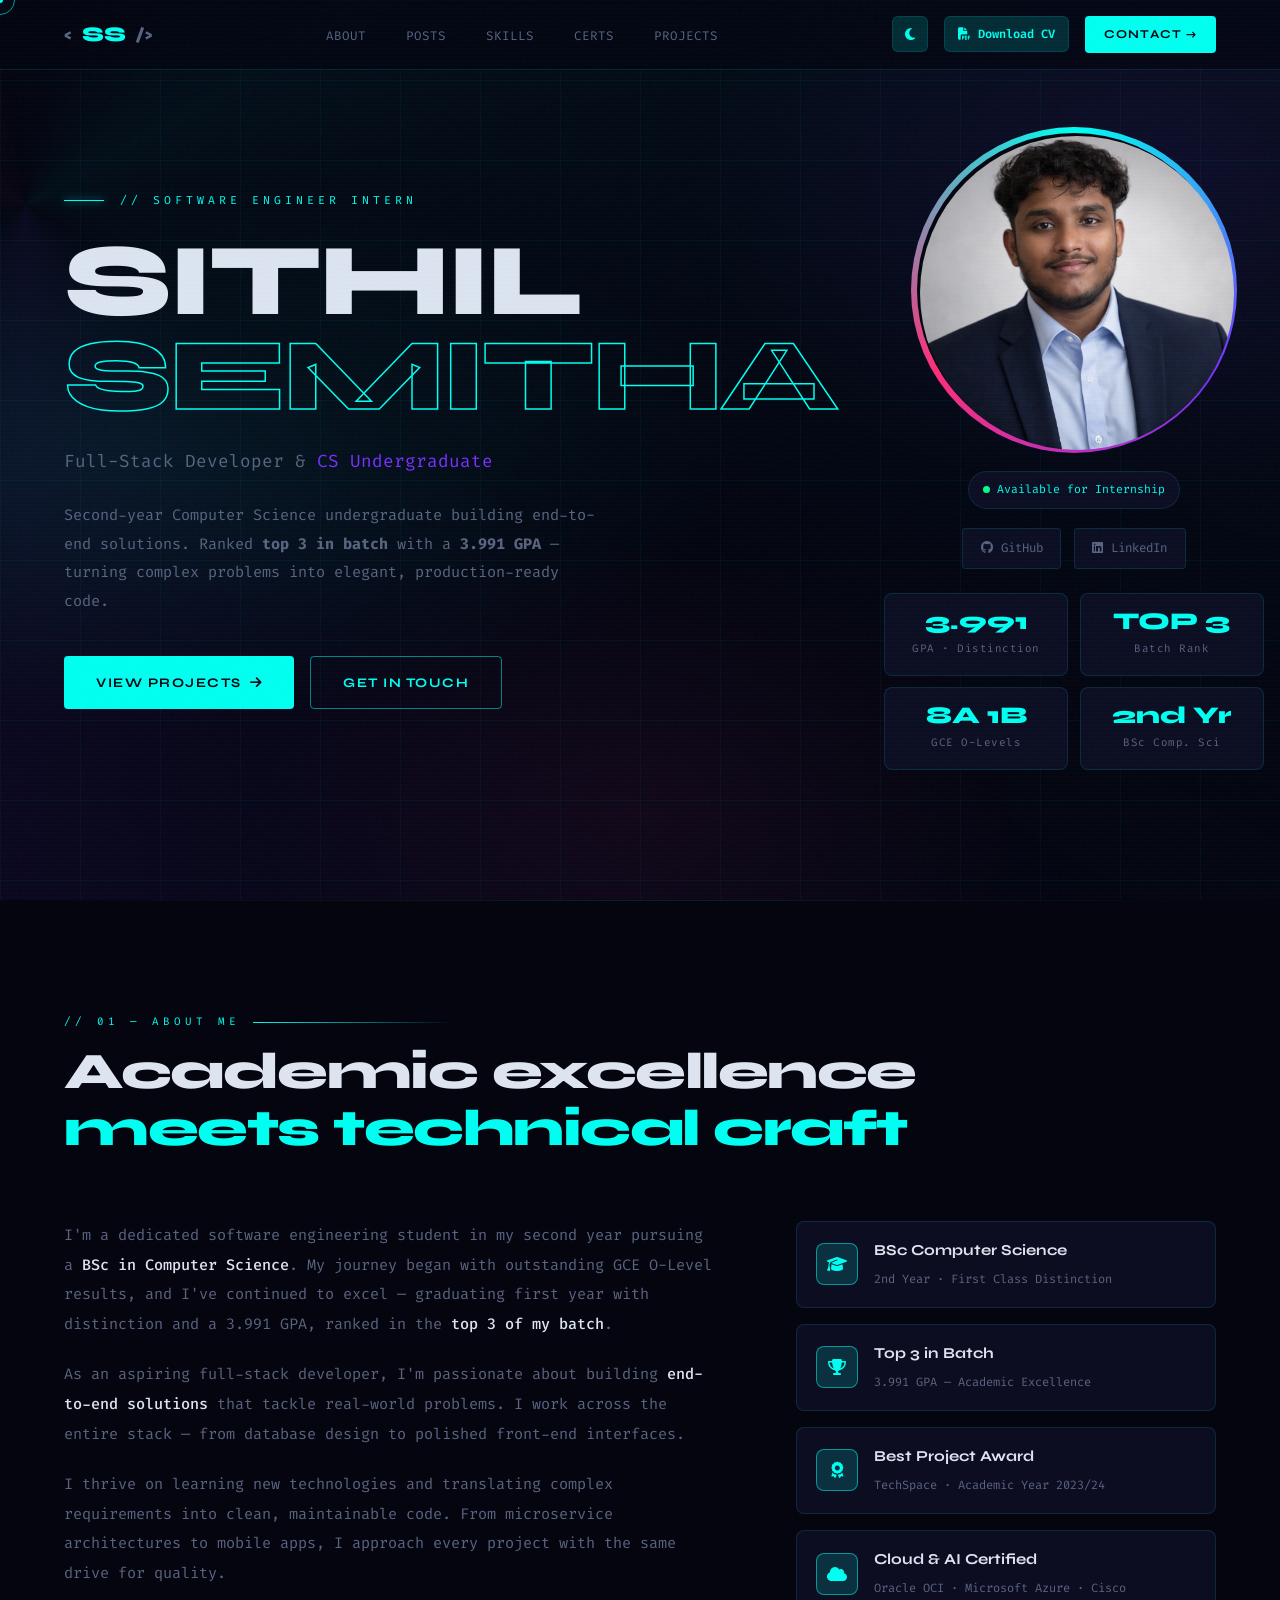
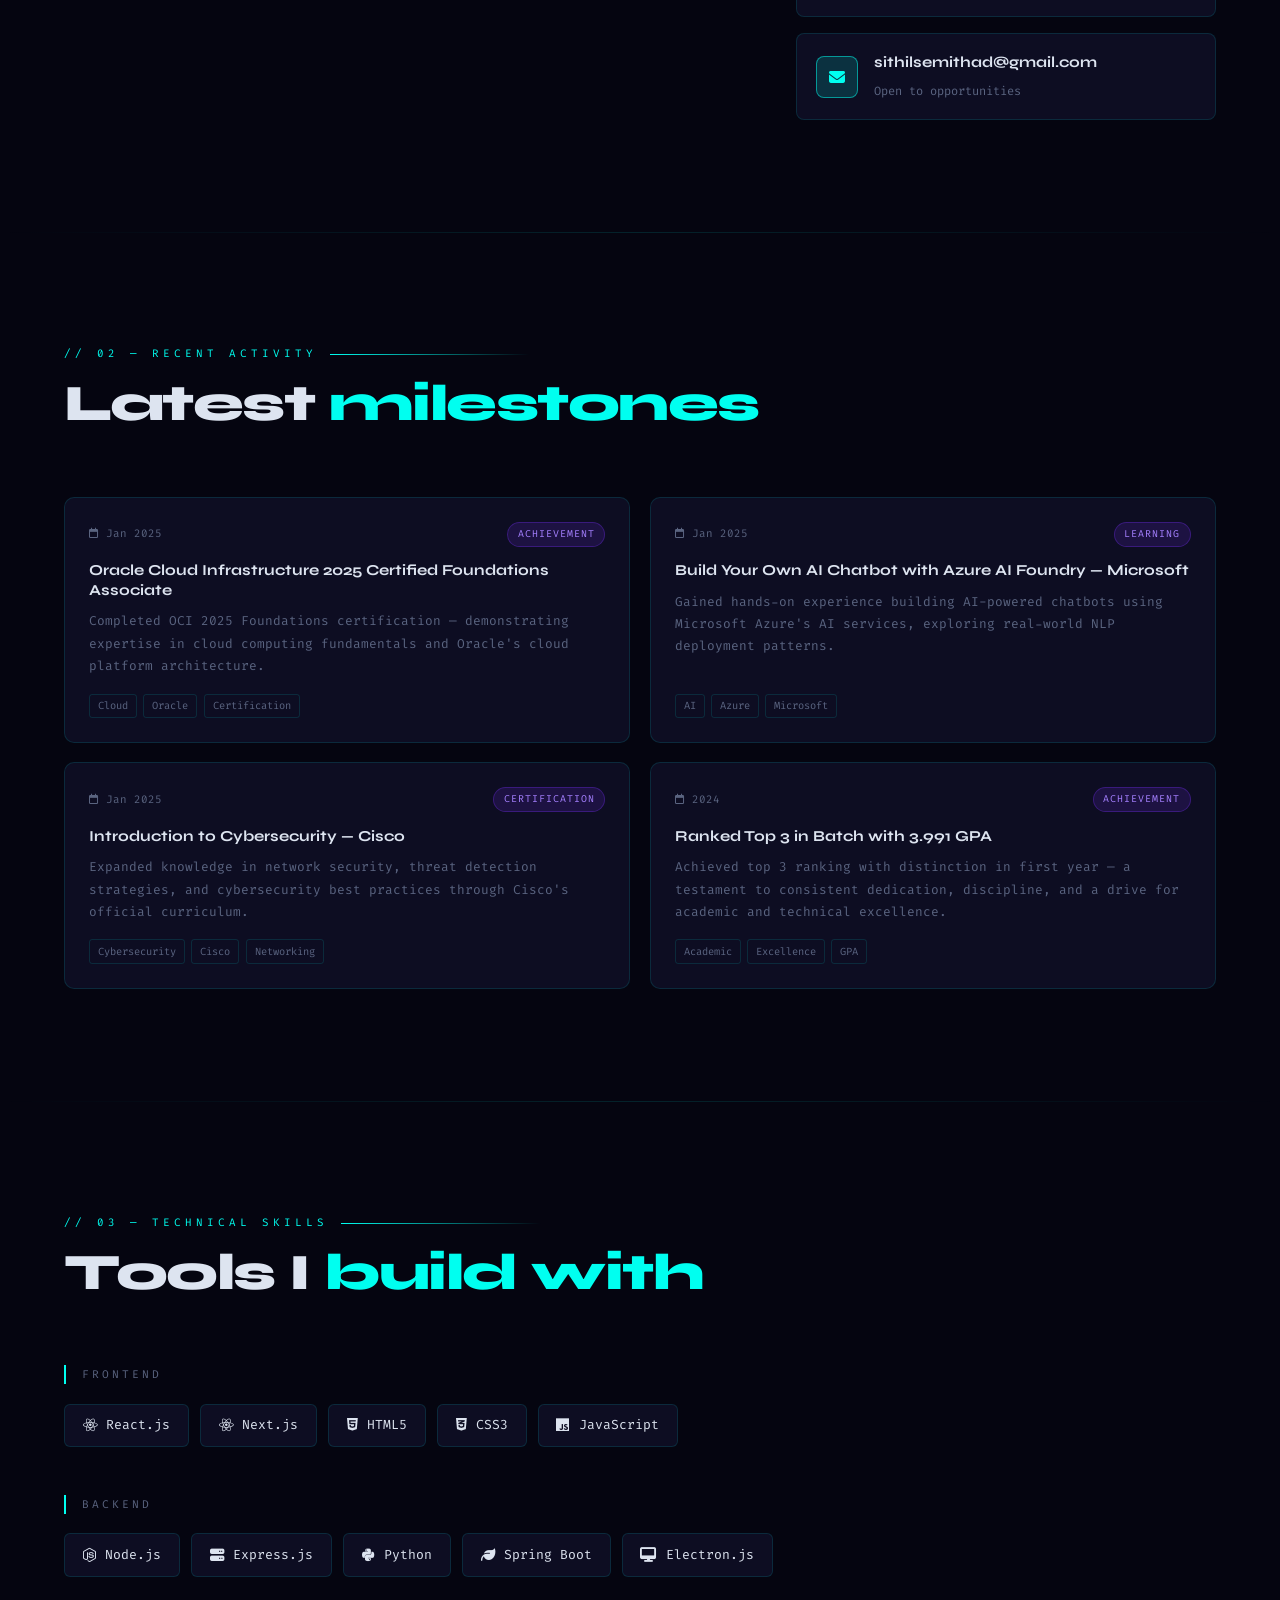
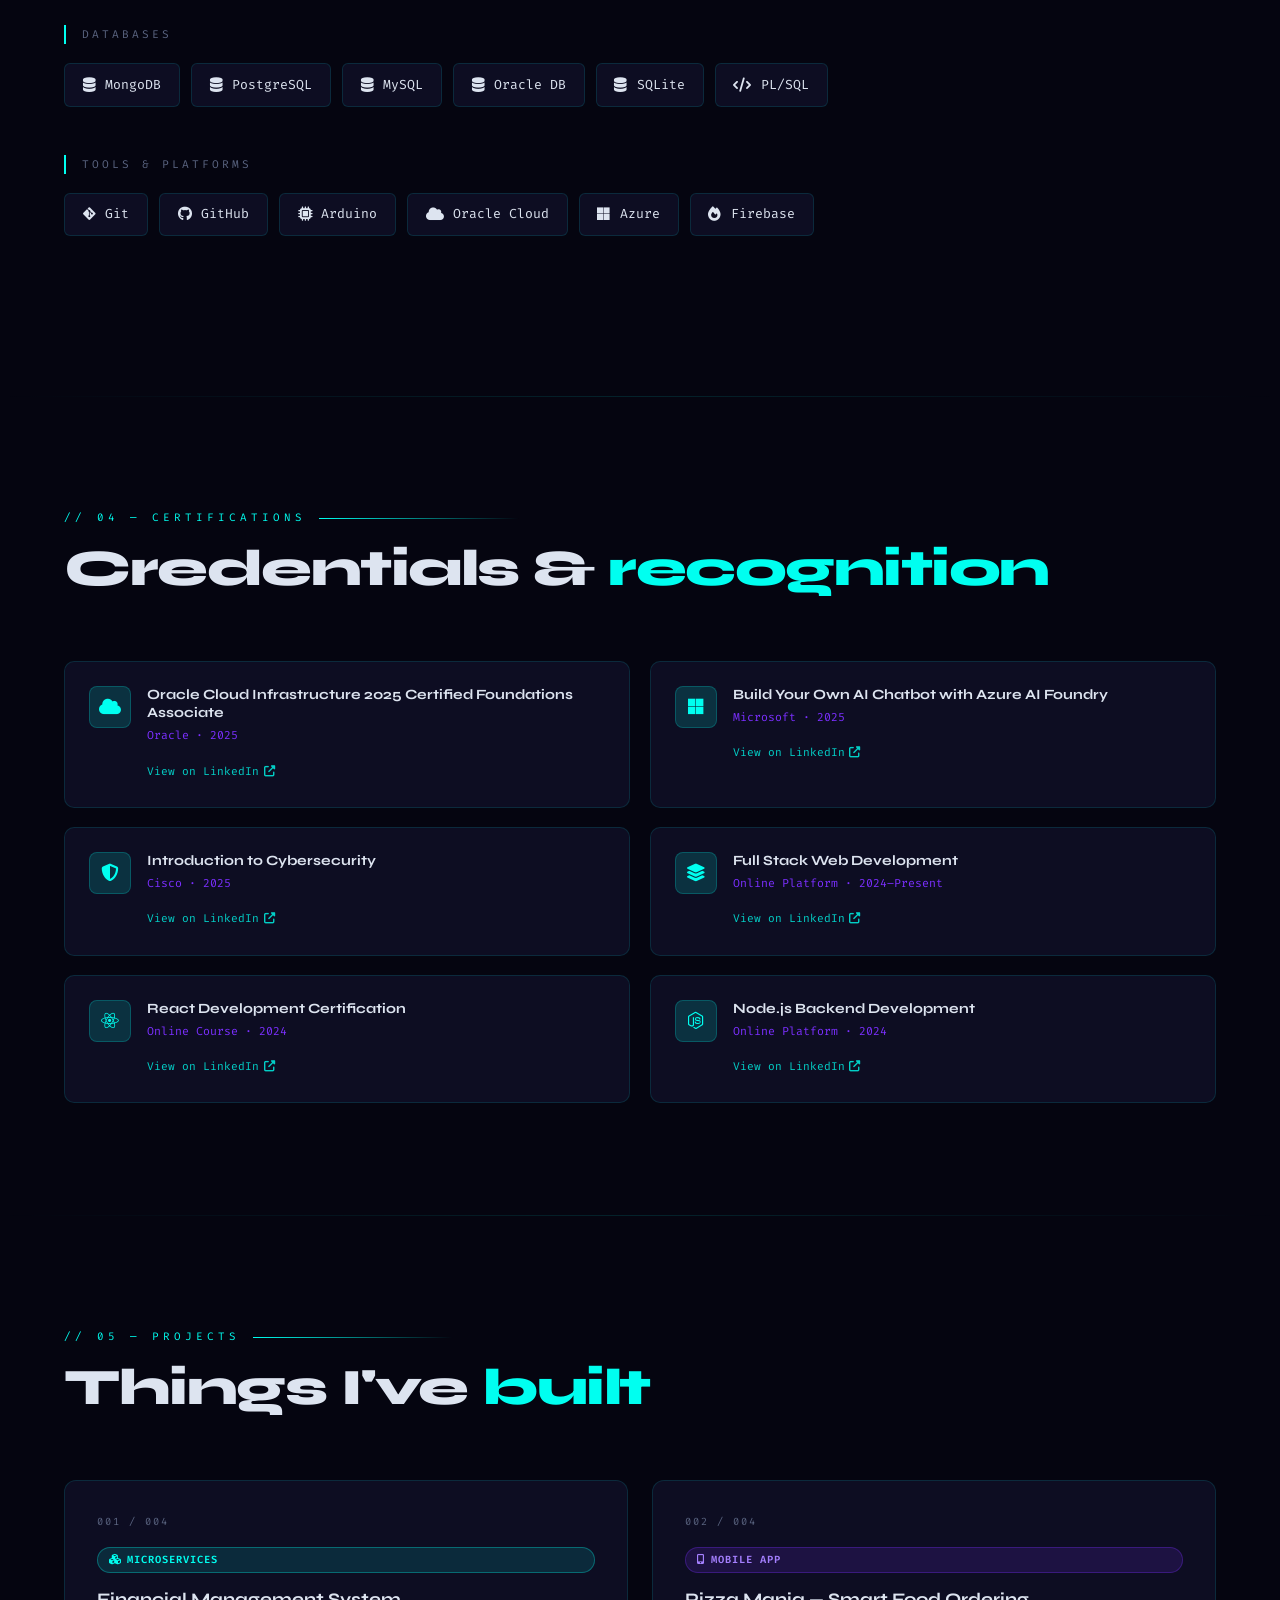
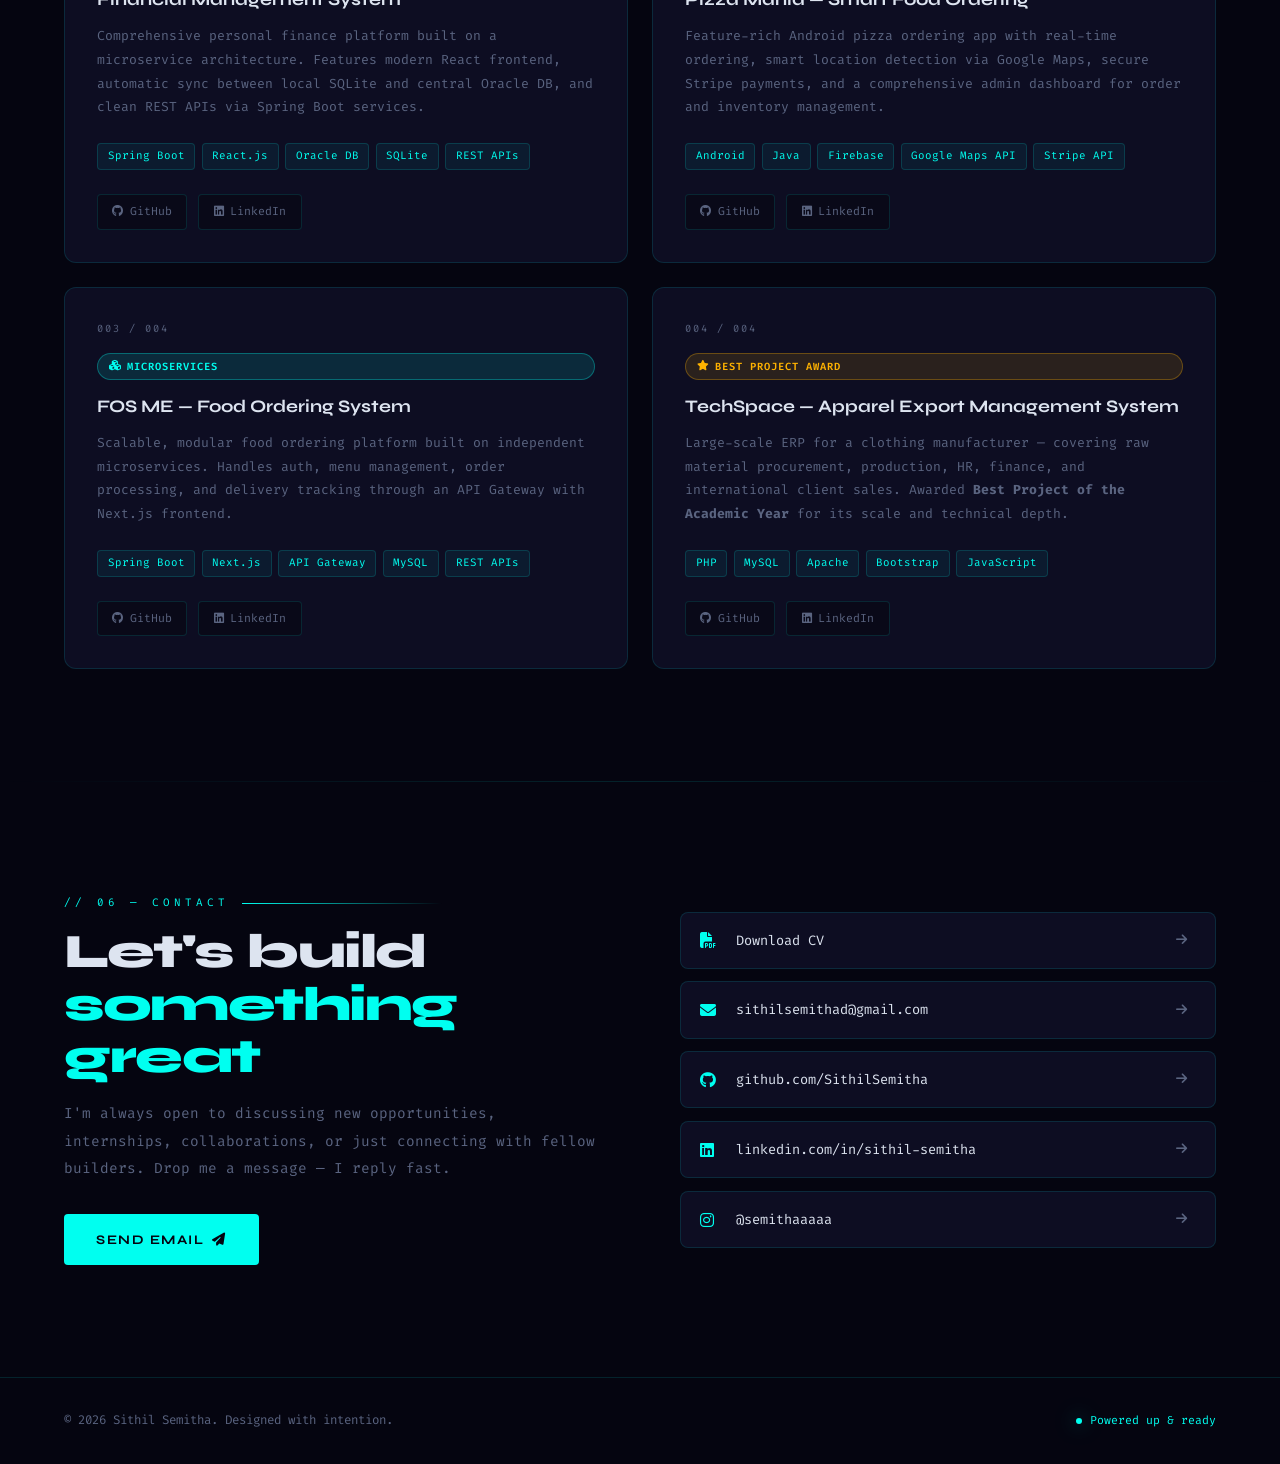
==== legacy/index.html @ f6e9928c "feat: FIxed structure of html tags and added other documents" ====
<!DOCTYPE html>
<html lang="en" data-theme="dark">
<head>
    <meta charset="UTF-8">
    <meta name="viewport" content="width=device-width, initial-scale=1.0">
    <title>Sithil Semitha — Software Engineer</title>
    <link rel="icon" type="image/svg+xml" href="data:image/svg+xml,%3Csvg xmlns='http://www.w3.org/2000/svg' viewBox='0 0 100 100'%3E%3Crect width='100' height='100' rx='12' fill='%23050510'/%3E%3Ctext x='50%25' y='62%25' text-anchor='middle' font-size='52' fill='%2300fff0' font-family='monospace'%3ESS%3C/text%3E%3C/svg%3E">
    <link href="https://fonts.googleapis.com/css2?family=Syne:wght@400;500;600;700;800&family=Fira+Code:wght@300;400;500;600&display=swap" rel="stylesheet">
    <link rel="stylesheet" href="https://cdnjs.cloudflare.com/ajax/libs/font-awesome/6.5.1/css/all.min.css">
    <style>
        /* ── DESIGN TOKENS ── */
        :root {
            --ink: #050510;
            --surface: #090918;
            --panel: #0d0d22;
            --border: rgba(0,255,240,0.12);
            --border-hot: rgba(0,255,240,0.5);

            --volt: #00fff0;         /* electric teal */
            --volt-dim: rgba(0,255,240,0.15);
            --charge: #7b2fff;      /* deep violet */
            --spark: #ff2d78;       /* hot pink accent */
            --amber: #ffb300;       /* warning gold */

            --text: #dde4f0;
            --muted: #5a6480;

            --glow-volt: 0 0 20px rgba(0,255,240,0.6), 0 0 60px rgba(0,255,240,0.2);
            --glow-charge: 0 0 20px rgba(123,47,255,0.6);
        }

        [data-theme="light"] {
            --ink: #f0f2fa;
            --surface: #ffffff;
            --panel: #f5f7ff;
            --border: rgba(0,100,200,0.15);
            --border-hot: rgba(0,100,200,0.5);
            --volt: #0057ff;
            --volt-dim: rgba(0,87,255,0.1);
            --charge: #6200ea;
            --spark: #d50032;
            --text: #0a0a1a;
            --muted: #6b7280;
        }

        /* ── RESET ── */
        *, *::before, *::after { margin:0; padding:0; box-sizing:border-box; }
        html { scroll-behavior:smooth; }

        body {
            font-family: 'Fira Code', monospace;
            background: var(--ink);
            color: var(--text);
            overflow-x: hidden;
            line-height: 1.7;
            cursor: none;
        }

        /* ── CUSTOM CURSOR ── */
        .cursor-dot {
            width: 6px; height: 6px;
            background: var(--volt);
            border-radius: 50%;
            position: fixed;
            top: 0; left: 0;
            pointer-events: none;
            z-index: 99999;
            transform: translate(-50%,-50%);
            transition: transform 0.1s;
            box-shadow: var(--glow-volt);
        }
        .cursor-ring {
            width: 30px; height: 30px;
            border: 1px solid var(--volt);
            border-radius: 50%;
            position: fixed;
            top: 0; left: 0;
            pointer-events: none;
            z-index: 99998;
            transform: translate(-50%,-50%);
            transition: transform 0.15s ease, width 0.2s, height 0.2s, opacity 0.2s;
            opacity: 0.6;
        }
        .cursor-ring.hovered {
            width: 50px; height: 50px;
            opacity: 1;
            border-color: var(--spark);
        }

        /* ── NOISE TEXTURE OVERLAY ── */
        body::before {
            content: '';
            position: fixed;
            inset: 0;
            background-image: url("data:image/svg+xml,%3Csvg viewBox='0 0 256 256' xmlns='http://www.w3.org/2000/svg'%3E%3Cfilter id='n'%3E%3CfeTurbulence type='fractalNoise' baseFrequency='0.9' numOctaves='4' stitchTiles='stitch'/%3E%3C/filter%3E%3Crect width='100%25' height='100%25' filter='url(%23n)' opacity='0.04'/%3E%3C/svg%3E");
            pointer-events: none;
            z-index: 9999;
            opacity: 0.4;
        }

        /* ── SCANLINE ── */
        body::after {
            content: '';
            position: fixed;
            inset: 0;
            background: repeating-linear-gradient(
                0deg,
                transparent,
                transparent 2px,
                rgba(0,255,240,0.015) 2px,
                rgba(0,255,240,0.015) 4px
            );
            pointer-events: none;
            z-index: 9998;
        }

        /* ── ANIMATED BG ── */
        .bg-field {
            position: fixed;
            inset: 0;
            z-index: 0;
            overflow: hidden;
        }
        .bg-field::before {
            content: '';
            position: absolute;
            width: 140vmax; height: 140vmax;
            top: -40vmax; left: -40vmax;
            background: conic-gradient(
                from 0deg at 30% 40%,
                transparent 0deg,
                rgba(0,255,240,0.04) 60deg,
                transparent 120deg,
                rgba(123,47,255,0.06) 180deg,
                transparent 240deg,
                rgba(255,45,120,0.03) 300deg,
                transparent 360deg
            );
            animation: spinBg 40s linear infinite;
        }
        @keyframes spinBg { to { transform: rotate(360deg); } }

        .bg-field::after {
            content: '';
            position: absolute;
            inset: 0;
            background:
                radial-gradient(ellipse 80% 50% at 10% 50%, rgba(0,255,240,0.07) 0%, transparent 60%),
                radial-gradient(ellipse 60% 60% at 90% 20%, rgba(123,47,255,0.09) 0%, transparent 60%),
                radial-gradient(ellipse 50% 50% at 50% 90%, rgba(255,45,120,0.05) 0%, transparent 60%);
        }

        /* Grid lines */
        .grid-field {
            position: fixed;
            inset: 0;
            z-index: 0;
            background-image:
                linear-gradient(rgba(0,255,240,0.04) 1px, transparent 1px),
                linear-gradient(90deg, rgba(0,255,240,0.04) 1px, transparent 1px);
            background-size: 80px 80px;
            perspective: 800px;
        }

        /* ── NAV ── */
        nav {
            position: fixed;
            top: 0; width: 100%;
            z-index: 1000;
            padding: 0 5%;
            display: flex;
            align-items: center;
            justify-content: space-between;
            height: 70px;
            background: rgba(5,5,16,0.7);
            backdrop-filter: blur(16px);
            border-bottom: 1px solid var(--border);
            animation: slideDown 0.6s ease both;
        }
        @keyframes slideDown { from { transform:translateY(-100%); opacity:0; } }

        .nav-logo {
            font-family: 'Syne', sans-serif;
            font-weight: 800;
            font-size: 1.3rem;
            color: var(--volt);
            text-decoration: none;
            letter-spacing: -0.5px;
            display: flex;
            align-items: center;
            gap: 0.6rem;
        }
        .nav-logo .bracket { color: var(--muted); font-size: 1rem; }

        .nav-links {
            display: flex;
            list-style: none;
            gap: 2.5rem;
        }
        .nav-links a {
            font-family: 'Fira Code', monospace;
            font-size: 0.78rem;
            color: var(--muted);
            text-decoration: none;
            letter-spacing: 1px;
            text-transform: uppercase;
            position: relative;
            transition: color 0.2s;
        }
        .nav-links a::before {
            content: attr(data-num);
            position: absolute;
            top: -14px;
            left: 0;
            font-size: 0.6rem;
            color: var(--volt);
            opacity: 0;
            transition: opacity 0.2s;
        }
        .nav-links a:hover { color: var(--volt); }
        .nav-links a:hover::before { opacity: 1; }

        .nav-right { display: flex; align-items: center; gap: 1rem; }

        .theme-btn {
            width: 36px; height: 36px;
            border: 1px solid var(--border);
            background: var(--volt-dim);
            color: var(--volt);
            border-radius: 6px;
            display: flex; align-items: center; justify-content: center;
            cursor: pointer;
            font-size: 0.85rem;
            transition: all 0.2s;
        }
        .theme-btn:hover {
            border-color: var(--volt);
            box-shadow: var(--glow-volt);
        }

        .nav-cv-btn {
            width: auto;
            height: 36px;
            border: 1px solid var(--border);
            background: var(--volt-dim);
            color: var(--volt);
            border-radius: 6px;
            display: flex;
            align-items: center;
            justify-content: center;
            gap: 0.5rem;
            padding: 0 0.8rem;
            cursor: pointer;
            font-size: 0.75rem;
            font-weight: 600;
            text-decoration: none;
            transition: all 0.2s;
        }
        .nav-cv-btn:hover {
            border-color: var(--volt);
            box-shadow: var(--glow-volt);
        }

        .hire-btn {
            font-family: 'Syne', sans-serif;
            font-size: 0.75rem;
            font-weight: 700;
            letter-spacing: 1px;
            text-transform: uppercase;
            text-decoration: none;
            color: var(--ink);
            background: var(--volt);
            padding: 0.5rem 1.2rem;
            border-radius: 4px;
            transition: all 0.2s;
        }
        .hire-btn:hover {
            box-shadow: var(--glow-volt);
            transform: translateY(-1px);
        }

        /* ── HERO ── */
        .hero {
            min-height: 100vh;
            display: flex;
            align-items: center;
            padding: 0 5%;
            position: relative;
            z-index: 1;
        }

        .hero-inner {
            max-width: 1300px;
            margin: 0 auto;
            width: 100%;
            display: grid;
            grid-template-columns: 1fr 380px;
            gap: 3rem;
            align-items: center;
        }

        .hero-label {
            font-size: 0.72rem;
            letter-spacing: 4px;
            text-transform: uppercase;
            color: var(--volt);
            margin-bottom: 1.5rem;
            display: flex;
            align-items: center;
            gap: 1rem;
            animation: fadeUp 0.7s 0.1s both;
        }
        .hero-label::before {
            content: '';
            width: 40px; height: 1px;
            background: var(--volt);
            box-shadow: 0 0 8px var(--volt);
        }

        .hero-name {
            font-family: 'Syne', sans-serif;
            font-size: clamp(3.5rem, 8vw, 6.5rem);
            font-weight: 800;
            line-height: 0.92;
            letter-spacing: -3px;
            margin-bottom: 1.5rem;
            animation: fadeUp 0.7s 0.2s both;
        }

        .hero-name .line-1 { display: block; color: var(--text); }
        .hero-name .line-2 {
            display: block;
            color: transparent;
            -webkit-text-stroke: 1.5px var(--volt);
            position: relative;
        }
        .hero-name .line-2::after {
            content: attr(data-text);
            position: absolute;
            left: 0;
            color: var(--volt);
            opacity: 0;
            filter: blur(12px);
            animation: flicker 4s 2s infinite;
        }
        @keyframes flicker {
            0%,95%,100% { opacity:0; }
            96%,99% { opacity:0.7; }
        }

        .hero-role {
            font-size: 1.1rem;
            color: var(--muted);
            margin-bottom: 1.5rem;
            animation: fadeUp 0.7s 0.3s both;
        }
        .hero-role span { color: var(--charge); }

        .hero-desc {
            font-size: 0.95rem;
            color: var(--muted);
            max-width: 540px;
            margin-bottom: 2.5rem;
            line-height: 1.9;
            animation: fadeUp 0.7s 0.4s both;
        }

        .hero-cta {
            display: flex;
            gap: 1rem;
            flex-wrap: wrap;
            animation: fadeUp 0.7s 0.5s both;
        }

        .btn-volt {
            font-family: 'Syne', sans-serif;
            font-weight: 700;
            font-size: 0.82rem;
            letter-spacing: 1.5px;
            text-transform: uppercase;
            text-decoration: none;
            padding: 0.9rem 2rem;
            border-radius: 4px;
            transition: all 0.25s;
            display: inline-flex;
            align-items: center;
            gap: 0.5rem;
        }
        .btn-volt.filled {
            background: var(--volt);
            color: var(--ink);
        }
        .btn-volt.filled:hover {
            box-shadow: var(--glow-volt);
            transform: translateY(-2px);
        }
        .btn-volt.outline {
            border: 1px solid var(--border-hot);
            color: var(--volt);
        }
        .btn-volt.outline:hover {
            background: var(--volt-dim);
            box-shadow: var(--glow-volt);
        }

        /* Profile card */
        .profile-card {
            position: relative;
            animation: fadeUp 0.7s 0.3s both;
            text-align: center;
        }

        .profile-img-wrap {
            position: relative;
            width: 320px;
            height: 320px;
            margin: 0 auto 0.8rem;
        }
        .profile-img-wrap::before {
            content: '';
            position: absolute;
            inset: -3px;
            border-radius: 50%;
            background: conic-gradient(var(--volt), var(--charge), var(--spark), var(--volt));
            animation: rotateBorder 4s linear infinite;
            z-index: 0;
        }
        @keyframes rotateBorder { to { transform: rotate(360deg); } }

        .profile-img-wrap::after {
            content: '';
            position: absolute;
            inset: 0;
            border-radius: 50%;
            background: var(--ink);
            margin: 3px;
            z-index: 1;
        }

        .profile-photo {
            position: relative;
            z-index: 2;
            width: 100%;
            height: 100%;
            border-radius: 50%;
            object-fit: cover;
            margin: 3px;
            width: calc(100% - 6px);
            height: calc(100% - 6px);
            top: 3px;
            left: 3px;
        }

        .profile-badge {
            background: var(--panel);
            border: 1px solid var(--border);
            padding: 0.5rem 0.9rem;
            border-radius: 30px;
            font-size: 0.72rem;
            color: var(--volt);
            display: inline-flex;
            align-items: center;
            gap: 0.4rem;
            backdrop-filter: blur(8px);
            margin: 0.5rem auto;
            width: fit-content;
        }
        .profile-badge .dot {
            width: 7px; height: 7px;
            background: #00ff88;
            border-radius: 50%;
            animation: pulse 2s infinite;
        }
        @keyframes pulse { 0%,100%{opacity:1;transform:scale(1)} 50%{opacity:0.4;transform:scale(0.8)} }

        .profile-social {
            display: flex;
            gap: 0.8rem;
            justify-content: center;
            align-items: center;
            margin-top: 0.7rem;
            flex-wrap: wrap;
        }
        .social-chip {
            display: flex;
            align-items: center;
            gap: 0.5rem;
            padding: 0.55rem 1.1rem;
            border: 1px solid var(--border);
            border-radius: 4px;
            text-decoration: none;
            color: var(--muted);
            font-size: 0.78rem;
            transition: all 0.2s;
            background: var(--panel);
        }
        .social-chip:hover {
            border-color: var(--volt);
            color: var(--volt);
            background: var(--volt-dim);
        }

        /* Floating stat chips */
        .stat-chips {
            display: grid;
            grid-template-columns: 1fr 1fr;
            gap: 0.7rem;
            margin-top: 1.5rem;
        }
        .stat-chip {
            background: var(--panel);
            border: 1px solid var(--border);
            padding: 1rem;
            border-radius: 8px;
            text-align: center;
            transition: all 0.2s;
        }
        .stat-chip:hover {
            border-color: var(--volt);
            box-shadow: 0 0 20px rgba(0,255,240,0.1);
        }
        .stat-chip-val {
            font-family: 'Syne', sans-serif;
            font-weight: 800;
            font-size: 1.5rem;
            color: var(--volt);
            display: block;
            line-height: 1;
        }
        .stat-chip-lbl {
            font-size: 0.68rem;
            color: var(--muted);
            letter-spacing: 0.5px;
            margin-top: 0.4rem;
            display: block;
        }

        @keyframes fadeUp {
            from { opacity:0; transform:translateY(24px); }
            to { opacity:1; transform:translateY(0); }
        }

        /* ── SECTION WRAPPER ── */
        .section-wrap {
            padding: 7rem 5%;
            position: relative;
            z-index: 1;
            max-width: 1300px;
            margin: 0 auto;
        }

        .section-head {
            margin-bottom: 4rem;
        }
        .section-eyebrow {
            font-size: 0.68rem;
            letter-spacing: 4px;
            text-transform: uppercase;
            color: var(--volt);
            display: flex;
            align-items: center;
            gap: 0.8rem;
            margin-bottom: 0.8rem;
        }
        .section-eyebrow::after {
            content: '';
            flex: 1;
            height: 1px;
            background: linear-gradient(90deg, var(--volt), transparent);
            max-width: 200px;
        }
        .section-title {
            font-family: 'Syne', sans-serif;
            font-size: clamp(2rem, 4vw, 3.2rem);
            font-weight: 800;
            line-height: 1.1;
            letter-spacing: -1.5px;
            color: var(--text);
        }
        .section-title span { color: var(--volt); }

        /* Divider line between big sections */
        .section-divider {
            height: 1px;
            background: linear-gradient(90deg, transparent, var(--border), transparent);
            position: relative;
            z-index: 1;
        }

        /* ── ABOUT ── */
        .about-grid {
            display: grid;
            grid-template-columns: 1fr 420px;
            gap: 5rem;
            align-items: start;
        }

        .about-text p {
            font-size: 0.95rem;
            color: var(--muted);
            margin-bottom: 1.3rem;
            line-height: 1.95;
        }
        .about-text p strong {
            color: var(--text);
            font-weight: 500;
        }

        .about-highlights {
            display: flex;
            flex-direction: column;
            gap: 1rem;
        }

        .highlight-item {
            display: flex;
            align-items: center;
            gap: 1rem;
            padding: 1rem 1.2rem;
            background: var(--panel);
            border: 1px solid var(--border);
            border-radius: 8px;
            transition: all 0.2s;
        }
        .highlight-item:hover {
            border-color: var(--volt);
            transform: translateX(4px);
        }
        .highlight-icon {
            width: 42px; height: 42px;
            border-radius: 8px;
            background: var(--volt-dim);
            border: 1px solid var(--border-hot);
            display: flex; align-items: center; justify-content: center;
            color: var(--volt);
            font-size: 1rem;
            flex-shrink: 0;
        }
        .highlight-meta strong {
            display: block;
            font-family: 'Syne', sans-serif;
            font-weight: 700;
            font-size: 0.95rem;
            color: var(--text);
        }
        .highlight-meta span {
            font-size: 0.75rem;
            color: var(--muted);
        }

        /* ── SKILLS ── */
        .skills-group {
            margin-bottom: 3rem;
        }
        .skills-group-title {
            font-size: 0.7rem;
            letter-spacing: 3px;
            text-transform: uppercase;
            color: var(--muted);
            margin-bottom: 1.2rem;
            padding-left: 1rem;
            border-left: 2px solid var(--volt);
        }
        .skills-flex {
            display: flex;
            flex-wrap: wrap;
            gap: 0.7rem;
        }
        .skill-pill {
            display: flex;
            align-items: center;
            gap: 0.6rem;
            padding: 0.6rem 1.1rem;
            background: var(--panel);
            border: 1px solid var(--border);
            border-radius: 6px;
            font-size: 0.82rem;
            color: var(--text);
            transition: all 0.2s;
            position: relative;
            overflow: hidden;
        }
        .skill-pill::before {
            content: '';
            position: absolute;
            top: 0; left: -100%;
            width: 100%; height: 100%;
            background: linear-gradient(90deg, transparent, rgba(0,255,240,0.1), transparent);
            transition: left 0.4s;
        }
        .skill-pill:hover::before { left: 100%; }
        .skill-pill:hover {
            border-color: var(--volt);
            color: var(--volt);
            box-shadow: 0 0 16px rgba(0,255,240,0.1);
        }
        .skill-pill i { font-size: 0.9rem; }

        /* ── PROJECTS ── */
        .projects-grid {
            display: grid;
            grid-template-columns: repeat(2, 1fr);
            gap: 1.5rem;
        }

        .project-card {
            background: var(--panel);
            border: 1px solid var(--border);
            border-radius: 12px;
            padding: 2rem;
            transition: all 0.3s;
            position: relative;
            overflow: hidden;
            display: flex;
            flex-direction: column;
        }
        .project-card::before {
            content: '';
            position: absolute;
            top: 0; left: 0;
            width: 3px; height: 0;
            background: linear-gradient(180deg, var(--volt), var(--charge));
            transition: height 0.3s;
        }
        .project-card:hover::before { height: 100%; }
        .project-card:hover {
            border-color: rgba(0,255,240,0.3);
            transform: translateY(-4px);
            box-shadow: 0 20px 40px rgba(0,0,0,0.4), 0 0 40px rgba(0,255,240,0.08);
        }

        .project-number {
            font-size: 0.65rem;
            letter-spacing: 2px;
            color: var(--muted);
            margin-bottom: 1rem;
            font-family: 'Fira Code', monospace;
        }
        .project-tag {
            display: inline-flex;
            align-items: center;
            gap: 0.3rem;
            padding: 0.2rem 0.7rem;
            border-radius: 20px;
            font-size: 0.65rem;
            letter-spacing: 1px;
            text-transform: uppercase;
            font-weight: 600;
            margin-bottom: 1rem;
        }
        .tag-micro { background: rgba(0,255,240,0.12); color: var(--volt); border: 1px solid rgba(0,255,240,0.3); }
        .tag-mobile { background: rgba(123,47,255,0.15); color: #a580ff; border: 1px solid rgba(123,47,255,0.3); }
        .tag-full { background: rgba(255,45,120,0.12); color: var(--spark); border: 1px solid rgba(255,45,120,0.3); }
        .tag-featured { background: rgba(255,179,0,0.12); color: var(--amber); border: 1px solid rgba(255,179,0,0.3); }

        .project-card h3 {
            font-family: 'Syne', sans-serif;
            font-weight: 700;
            font-size: 1.1rem;
            color: var(--text);
            margin-bottom: 0.8rem;
            line-height: 1.3;
        }
        .project-card p {
            font-size: 0.82rem;
            color: var(--muted);
            line-height: 1.8;
            flex: 1;
            margin-bottom: 1.5rem;
        }

        .tech-row {
            display: flex;
            flex-wrap: wrap;
            gap: 0.4rem;
            margin-bottom: 1.5rem;
        }
        .tech-chip {
            padding: 0.2rem 0.6rem;
            background: rgba(0,255,240,0.06);
            border: 1px solid rgba(0,255,240,0.15);
            color: var(--volt);
            font-size: 0.68rem;
            border-radius: 4px;
        }

        .project-links {
            display: flex;
            gap: 0.7rem;
        }
        .link-btn {
            display: inline-flex;
            align-items: center;
            gap: 0.4rem;
            padding: 0.45rem 0.9rem;
            border: 1px solid var(--border);
            border-radius: 4px;
            text-decoration: none;
            color: var(--muted);
            font-size: 0.72rem;
            transition: all 0.2s;
            background: var(--surface);
        }
        .link-btn:hover {
            border-color: var(--volt);
            color: var(--volt);
        }

        /* ── CERTS & POSTS ── */
        .two-col {
            display: grid;
            grid-template-columns: 1fr 1fr;
            gap: 1.2rem;
        }

        .cert-card {
            background: var(--panel);
            border: 1px solid var(--border);
            border-radius: 10px;
            padding: 1.5rem;
            transition: all 0.2s;
            display: flex;
            gap: 1rem;
            align-items: flex-start;
        }
        .cert-card:hover {
            border-color: var(--volt);
            box-shadow: 0 0 20px rgba(0,255,240,0.08);
        }
        .cert-icon-wrap {
            width: 42px; height: 42px;
            border-radius: 8px;
            background: var(--volt-dim);
            display: flex; align-items: center; justify-content: center;
            color: var(--volt);
            font-size: 1.1rem;
            flex-shrink: 0;
            border: 1px solid rgba(0,255,240,0.2);
        }
        .cert-body strong {
            display: block;
            font-family: 'Syne', sans-serif;
            font-weight: 700;
            font-size: 0.88rem;
            color: var(--text);
            margin-bottom: 0.25rem;
            line-height: 1.3;
        }
        .cert-body .cert-org {
            font-size: 0.72rem;
            color: var(--charge);
            margin-bottom: 0.6rem;
        }
        .cert-body a {
            font-size: 0.7rem;
            color: var(--volt);
            text-decoration: none;
            display: inline-flex;
            align-items: center;
            gap: 0.3rem;
            opacity: 0.8;
            transition: opacity 0.2s;
        }
        .cert-body a:hover { opacity: 1; }

        /* Posts */
        .post-card {
            background: var(--panel);
            border: 1px solid var(--border);
            border-radius: 10px;
            padding: 1.5rem;
            transition: all 0.2s;
            display: flex;
            flex-direction: column;
        }
        .post-card:hover {
            border-color: var(--charge);
            box-shadow: 0 0 20px rgba(123,47,255,0.08);
        }
        .post-meta {
            display: flex;
            justify-content: space-between;
            align-items: center;
            margin-bottom: 0.9rem;
        }
        .post-date { font-size: 0.68rem; color: var(--muted); }
        .post-cat {
            font-size: 0.62rem;
            letter-spacing: 1px;
            text-transform: uppercase;
            padding: 0.2rem 0.6rem;
            border-radius: 20px;
            background: rgba(123,47,255,0.15);
            color: #a580ff;
            border: 1px solid rgba(123,47,255,0.3);
        }
        .post-card h4 {
            font-family: 'Syne', sans-serif;
            font-weight: 700;
            font-size: 0.95rem;
            color: var(--text);
            margin-bottom: 0.6rem;
            line-height: 1.3;
        }
        .post-card p {
            font-size: 0.8rem;
            color: var(--muted);
            line-height: 1.75;
            flex: 1;
            margin-bottom: 1rem;
        }
        .post-tags { display: flex; gap: 0.4rem; flex-wrap: wrap; }
        .post-tag {
            font-size: 0.65rem;
            color: var(--muted);
            padding: 0.15rem 0.5rem;
            border: 1px solid var(--border);
            border-radius: 3px;
        }

        /* ── CONTACT ── */
        .contact-inner {
            display: grid;
            grid-template-columns: 1fr 1fr;
            gap: 5rem;
            align-items: center;
        }

        .contact-text h2 {
            font-family: 'Syne', sans-serif;
            font-size: clamp(2rem, 4vw, 3rem);
            font-weight: 800;
            letter-spacing: -1.5px;
            margin-bottom: 1rem;
            line-height: 1.1;
        }
        .contact-text h2 span { color: var(--volt); }
        .contact-text p {
            font-size: 0.9rem;
            color: var(--muted);
            line-height: 1.9;
            margin-bottom: 2rem;
        }

        .contact-links {
            display: flex;
            flex-direction: column;
            gap: 0.8rem;
        }
        .contact-link-item {
            display: flex;
            align-items: center;
            gap: 1rem;
            padding: 1rem 1.2rem;
            background: var(--panel);
            border: 1px solid var(--border);
            border-radius: 8px;
            text-decoration: none;
            transition: all 0.2s;
            color: var(--text);
        }
        .contact-link-item:hover {
            border-color: var(--volt);
            transform: translateX(6px);
        }
        .contact-link-item i { color: var(--volt); width: 20px; }
        .contact-link-item span { font-size: 0.85rem; }
        .contact-link-item .arrow { margin-left: auto; color: var(--muted); font-size: 0.8rem; transition: color 0.2s; }
        .contact-link-item:hover .arrow { color: var(--volt); }

        /* ── FOOTER ── */
        footer {
            position: relative;
            z-index: 1;
            border-top: 1px solid var(--border);
            padding: 2rem 5%;
            display: flex;
            justify-content: space-between;
            align-items: center;
        }
        footer p { font-size: 0.78rem; color: var(--muted); }
        footer .footer-volt {
            font-size: 0.72rem;
            color: var(--volt);
            display: flex;
            align-items: center;
            gap: 0.5rem;
        }
        footer .footer-volt::before {
            content: '';
            width: 6px; height: 6px;
            background: var(--volt);
            border-radius: 50%;
            box-shadow: var(--glow-volt);
            animation: pulse 2s infinite;
        }

        /* ── FADE-IN REVEAL ── */
        .reveal {
            opacity: 0;
            transform: translateY(28px);
            transition: opacity 0.7s ease, transform 0.7s ease;
        }
        .reveal.visible {
            opacity: 1;
            transform: none;
        }
        .reveal-delay-1 { transition-delay: 0.1s; }
        .reveal-delay-2 { transition-delay: 0.2s; }
        .reveal-delay-3 { transition-delay: 0.3s; }

        /* ── SCROLLBAR ── */
        ::-webkit-scrollbar { width: 5px; }
        ::-webkit-scrollbar-track { background: var(--ink); }
        ::-webkit-scrollbar-thumb { background: var(--volt); border-radius: 3px; }

        /* ── RESPONSIVE ── */
        @media (max-width: 1024px) {
            .hero-inner { grid-template-columns: 1fr; gap: 3rem; }
            .profile-card { order: -1; max-width: 360px; margin: 0 auto; }
            .about-grid { grid-template-columns: 1fr; gap: 3rem; }
            .projects-grid { grid-template-columns: 1fr; }
            .two-col { grid-template-columns: 1fr; }
            .contact-inner { grid-template-columns: 1fr; gap: 3rem; }
        }
        @media (max-width: 768px) {
            .nav-links { display: none; }
            .hero-name { letter-spacing: -2px; }
            .profile-img-wrap { width: 250px; height: 250px; }
            footer { flex-direction: column; gap: 0.5rem; text-align: center; }
        }
        body { cursor: auto; }
        @media (pointer: fine) { body { cursor: none; } }
    </style>
</head>
<body>

    <!-- Custom cursor -->
    <div class="cursor-dot" id="cursorDot"></div>
    <div class="cursor-ring" id="cursorRing"></div>

    <!-- Background -->
    <div class="bg-field"></div>
    <div class="grid-field"></div>

    <!-- NAV -->
    <nav>
        <a href="#home" class="nav-logo">
            <span class="bracket">&lt;</span>SS<span class="bracket">/&gt;</span>
        </a>
        <ul class="nav-links">
            <li><a href="#about" data-num="01">About</a></li>
            <li><a href="#posts" data-num="02">Posts</a></li>
            <li><a href="#skills" data-num="03">Skills</a></li>
            <li><a href="#certifications" data-num="04">Certs</a></li>
            <li><a href="#projects" data-num="05">Projects</a></li>
        </ul>
        <div class="nav-right">
            <button class="theme-btn" id="themeToggle" aria-label="Toggle theme">
                <i class="fas fa-moon" id="themeIcon"></i>
            </button>
            <a href="https://drive.google.com/file/d/153ME7PqdaAa3FITkp-ATv49hRbTHIeFZ/view?usp=sharing" target="_blank" class="nav-cv-btn" aria-label="View CV">
                <i class="fas fa-file-pdf"></i>
                <span>Download CV</span>
            </a>
            <a href="#contact" class="hire-btn">Contact →</a>
        </div>
    </nav>

    <!-- ── HERO ── -->
    <section class="hero" id="home">
        <div class="hero-inner">
            <div class="hero-left">
                <div class="hero-label">// Software Engineer Intern</div>
                <h1 class="hero-name">
                    <span class="line-1">SITHIL</span>
                    <span class="line-2" data-text="SEMITHA">SEMITHA</span>
                </h1>
                <p class="hero-role">
                    Full-Stack Developer &amp; <span>CS Undergraduate</span>
                </p>
                <p class="hero-desc">
                    Second-year Computer Science undergraduate building end-to-end solutions.
                    Ranked <strong>top 3 in batch</strong> with a <strong>3.991 GPA</strong> —
                    turning complex problems into elegant, production-ready code.
                </p>
                <div class="hero-cta">
                    <a href="#projects" class="btn-volt filled">View Projects <i class="fas fa-arrow-right"></i></a>
                    <a href="#contact" class="btn-volt outline">Get In Touch</a>
                </div>
            </div>

            <div class="profile-card">
                <div class="profile-img-wrap">
                    <img src="assets/ChatGPT Image Jan 11, 2026, 02_33_54 PM.png"
                         alt="Sithil Semitha"
                         class="profile-photo"
                         onerror="this.style.display='none'">
                </div>
                <div class="profile-badge">
                    <div class="dot"></div>
                    Available for Internship
                </div>
                <div class="profile-social">
                    <a href="https://github.com/SithilSemitha" target="_blank" class="social-chip">
                        <i class="fab fa-github"></i> GitHub
                    </a>
                    <a href="https://www.linkedin.com/in/sithil-semitha/" target="_blank" class="social-chip">
                        <i class="fab fa-linkedin"></i> LinkedIn
                    </a>
                </div>
                <div class="stat-chips">
                    <div class="stat-chip">
                        <span class="stat-chip-val">3.991</span>
                        <span class="stat-chip-lbl">GPA · Distinction</span>
                    </div>
                    <div class="stat-chip">
                        <span class="stat-chip-val">TOP 3</span>
                        <span class="stat-chip-lbl">Batch Rank</span>
                    </div>
                    <div class="stat-chip">
                        <span class="stat-chip-val">8A 1B</span>
                        <span class="stat-chip-lbl">GCE O-Levels</span>
                    </div>
                    <div class="stat-chip">
                        <span class="stat-chip-val">2nd Yr</span>
                        <span class="stat-chip-lbl">BSc Comp. Sci</span>
                    </div>
                </div>
            </div>
        </div>
    </section>

    <div class="section-divider"></div>

    <!-- ── ABOUT ── -->
    <div class="section-wrap" id="about">
        <div class="section-head reveal">
            <div class="section-eyebrow">// 01 — About Me</div>
            <h2 class="section-title">Academic excellence<br><span>meets technical craft</span></h2>
        </div>
        <div class="about-grid">
            <div class="about-text reveal">
                <p>I'm a dedicated software engineering student in my second year pursuing a <strong>BSc in Computer Science</strong>. My journey began with outstanding GCE O-Level results, and I've continued to excel — graduating first year with distinction and a 3.991 GPA, ranked in the <strong>top 3 of my batch</strong>.</p>
                <p>As an aspiring full-stack developer, I'm passionate about building <strong>end-to-end solutions</strong> that tackle real-world problems. I work across the entire stack — from database design to polished front-end interfaces.</p>
                <p>I thrive on learning new technologies and translating complex requirements into clean, maintainable code. From microservice architectures to mobile apps, I approach every project with the same drive for quality.</p>
            </div>
            <div class="about-highlights reveal reveal-delay-1">
                <div class="highlight-item">
                    <div class="highlight-icon"><i class="fas fa-graduation-cap"></i></div>
                    <div class="highlight-meta">
                        <strong>BSc Computer Science</strong>
                        <span>2nd Year · First Class Distinction</span>
                    </div>
                </div>
                <div class="highlight-item">
                    <div class="highlight-icon"><i class="fas fa-trophy"></i></div>
                    <div class="highlight-meta">
                        <strong>Top 3 in Batch</strong>
                        <span>3.991 GPA — Academic Excellence</span>
                    </div>
                </div>
                <div class="highlight-item">
                    <div class="highlight-icon"><i class="fas fa-award"></i></div>
                    <div class="highlight-meta">
                        <strong>Best Project Award</strong>
                        <span>TechSpace · Academic Year 2023/24</span>
                    </div>
                </div>
                <div class="highlight-item">
                    <div class="highlight-icon"><i class="fas fa-cloud"></i></div>
                    <div class="highlight-meta">
                        <strong>Cloud & AI Certified</strong>
                        <span>Oracle OCI · Microsoft Azure · Cisco</span>
                    </div>
                </div>
                <div class="highlight-item">
                    <div class="highlight-icon"><i class="fas fa-envelope"></i></div>
                    <div class="highlight-meta">
                        <strong>sithilsemithad@gmail.com</strong>
                        <span>Open to opportunities</span>
                    </div>
                </div>
            </div>
        </div>
    </div>

    <div class="section-divider"></div>

    <!-- ── POSTS ── -->
    <div class="section-wrap" id="posts">
        <div class="section-head reveal">
            <div class="section-eyebrow">// 02 — Recent Activity</div>
            <h2 class="section-title">Latest <span>milestones</span></h2>
        </div>
        <div class="two-col">
            <div class="post-card reveal">
                <div class="post-meta">
                    <span class="post-date"><i class="far fa-calendar"></i> Jan 2025</span>
                    <span class="post-cat">Achievement</span>
                </div>
                <h4>Oracle Cloud Infrastructure 2025 Certified Foundations Associate</h4>
                <p>Completed OCI 2025 Foundations certification — demonstrating expertise in cloud computing fundamentals and Oracle's cloud platform architecture.</p>
                <div class="post-tags">
                    <span class="post-tag">Cloud</span>
                    <span class="post-tag">Oracle</span>
                    <span class="post-tag">Certification</span>
                </div>
            </div>
            <div class="post-card reveal reveal-delay-1">
                <div class="post-meta">
                    <span class="post-date"><i class="far fa-calendar"></i> Jan 2025</span>
                    <span class="post-cat">Learning</span>
                </div>
                <h4>Build Your Own AI Chatbot with Azure AI Foundry — Microsoft</h4>
                <p>Gained hands-on experience building AI-powered chatbots using Microsoft Azure's AI services, exploring real-world NLP deployment patterns.</p>
                <div class="post-tags">
                    <span class="post-tag">AI</span>
                    <span class="post-tag">Azure</span>
                    <span class="post-tag">Microsoft</span>
                </div>
            </div>
            <div class="post-card reveal reveal-delay-1">
                <div class="post-meta">
                    <span class="post-date"><i class="far fa-calendar"></i> Jan 2025</span>
                    <span class="post-cat">Certification</span>
                </div>
                <h4>Introduction to Cybersecurity — Cisco</h4>
                <p>Expanded knowledge in network security, threat detection strategies, and cybersecurity best practices through Cisco's official curriculum.</p>
                <div class="post-tags">
                    <span class="post-tag">Cybersecurity</span>
                    <span class="post-tag">Cisco</span>
                    <span class="post-tag">Networking</span>
                </div>
            </div>
            <div class="post-card reveal reveal-delay-2">
                <div class="post-meta">
                    <span class="post-date"><i class="far fa-calendar"></i> 2024</span>
                    <span class="post-cat">Achievement</span>
                </div>
                <h4>Ranked Top 3 in Batch with 3.991 GPA</h4>
                <p>Achieved top 3 ranking with distinction in first year — a testament to consistent dedication, discipline, and a drive for academic and technical excellence.</p>
                <div class="post-tags">
                    <span class="post-tag">Academic</span>
                    <span class="post-tag">Excellence</span>
                    <span class="post-tag">GPA</span>
                </div>
            </div>
        </div>
    </div>

    <div class="section-divider"></div>

    <!-- ── SKILLS ── -->
    <div class="section-wrap" id="skills">
        <div class="section-head reveal">
            <div class="section-eyebrow">// 03 — Technical Skills</div>
            <h2 class="section-title">Tools I <span>build with</span></h2>
        </div>

        <div class="skills-group reveal">
            <div class="skills-group-title">Frontend</div>
            <div class="skills-flex">
                <div class="skill-pill"><i class="fab fa-react"></i> React.js</div>
                <div class="skill-pill"><i class="fab fa-react"></i> Next.js</div>
                <div class="skill-pill"><i class="fab fa-html5"></i> HTML5</div>
                <div class="skill-pill"><i class="fab fa-css3-alt"></i> CSS3</div>
                <div class="skill-pill"><i class="fab fa-js"></i> JavaScript</div>
            </div>
        </div>

        <div class="skills-group reveal">
            <div class="skills-group-title">Backend</div>
            <div class="skills-flex">
                <div class="skill-pill"><i class="fab fa-node-js"></i> Node.js</div>
                <div class="skill-pill"><i class="fas fa-server"></i> Express.js</div>
                <div class="skill-pill"><i class="fab fa-python"></i> Python</div>
                <div class="skill-pill"><i class="fas fa-leaf"></i> Spring Boot</div>
                <div class="skill-pill"><i class="fas fa-desktop"></i> Electron.js</div>
            </div>
        </div>

        <div class="skills-group reveal">
            <div class="skills-group-title">Databases</div>
            <div class="skills-flex">
                <div class="skill-pill"><i class="fas fa-database"></i> MongoDB</div>
                <div class="skill-pill"><i class="fas fa-database"></i> PostgreSQL</div>
                <div class="skill-pill"><i class="fas fa-database"></i> MySQL</div>
                <div class="skill-pill"><i class="fas fa-database"></i> Oracle DB</div>
                <div class="skill-pill"><i class="fas fa-database"></i> SQLite</div>
                <div class="skill-pill"><i class="fas fa-code"></i> PL/SQL</div>
            </div>
        </div>

        <div class="skills-group reveal">
            <div class="skills-group-title">Tools & Platforms</div>
            <div class="skills-flex">
                <div class="skill-pill"><i class="fab fa-git-alt"></i> Git</div>
                <div class="skill-pill"><i class="fab fa-github"></i> GitHub</div>
                <div class="skill-pill"><i class="fas fa-microchip"></i> Arduino</div>
                <div class="skill-pill"><i class="fas fa-cloud"></i> Oracle Cloud</div>
                <div class="skill-pill"><i class="fab fa-microsoft"></i> Azure</div>
                <div class="skill-pill"><i class="fas fa-fire"></i> Firebase</div>
            </div>
        </div>
    </div>

    <div class="section-divider"></div>

    <!-- ── CERTIFICATIONS ── -->
    <div class="section-wrap" id="certifications">
        <div class="section-head reveal">
            <div class="section-eyebrow">// 04 — Certifications</div>
            <h2 class="section-title">Credentials &amp; <span>recognition</span></h2>
        </div>
        <div class="two-col">
            <div class="cert-card reveal">
                <div class="cert-icon-wrap"><i class="fas fa-cloud"></i></div>
                <div class="cert-body">
                    <strong>Oracle Cloud Infrastructure 2025 Certified Foundations Associate</strong>
                    <div class="cert-org">Oracle · 2025</div>
                    <a href="https://www.linkedin.com/in/sithil-semitha/" target="_blank">View on LinkedIn <i class="fas fa-external-link-alt"></i></a>
                </div>
            </div>
            <div class="cert-card reveal reveal-delay-1">
                <div class="cert-icon-wrap"><i class="fab fa-microsoft"></i></div>
                <div class="cert-body">
                    <strong>Build Your Own AI Chatbot with Azure AI Foundry</strong>
                    <div class="cert-org">Microsoft · 2025</div>
                    <a href="https://www.linkedin.com/in/sithil-semitha/" target="_blank">View on LinkedIn <i class="fas fa-external-link-alt"></i></a>
                </div>
            </div>
            <div class="cert-card reveal">
                <div class="cert-icon-wrap"><i class="fas fa-shield-alt"></i></div>
                <div class="cert-body">
                    <strong>Introduction to Cybersecurity</strong>
                    <div class="cert-org">Cisco · 2025</div>
                    <a href="https://www.linkedin.com/in/sithil-semitha/" target="_blank">View on LinkedIn <i class="fas fa-external-link-alt"></i></a>
                </div>
            </div>
            <div class="cert-card reveal reveal-delay-1">
                <div class="cert-icon-wrap"><i class="fas fa-layer-group"></i></div>
                <div class="cert-body">
                    <strong>Full Stack Web Development</strong>
                    <div class="cert-org">Online Platform · 2024–Present</div>
                    <a href="https://www.linkedin.com/in/sithil-semitha/" target="_blank">View on LinkedIn <i class="fas fa-external-link-alt"></i></a>
                </div>
            </div>
            <div class="cert-card reveal">
                <div class="cert-icon-wrap"><i class="fab fa-react"></i></div>
                <div class="cert-body">
                    <strong>React Development Certification</strong>
                    <div class="cert-org">Online Course · 2024</div>
                    <a href="https://www.linkedin.com/in/sithil-semitha/" target="_blank">View on LinkedIn <i class="fas fa-external-link-alt"></i></a>
                </div>
            </div>
            <div class="cert-card reveal reveal-delay-1">
                <div class="cert-icon-wrap"><i class="fab fa-node-js"></i></div>
                <div class="cert-body">
                    <strong>Node.js Backend Development</strong>
                    <div class="cert-org">Online Platform · 2024</div>
                    <a href="https://www.linkedin.com/in/sithil-semitha/" target="_blank">View on LinkedIn <i class="fas fa-external-link-alt"></i></a>
                </div>
            </div>
        </div>
    </div>

    <div class="section-divider"></div>

    <!-- ── PROJECTS ── -->
    <div class="section-wrap" id="projects">
        <div class="section-head reveal">
            <div class="section-eyebrow">// 05 — Projects</div>
            <h2 class="section-title">Things I've <span>built</span></h2>
        </div>
        <div class="projects-grid">

            <div class="project-card reveal">
                <div class="project-number">001 / 004</div>
                <span class="project-tag tag-micro"><i class="fas fa-cubes"></i> Microservices</span>
                <h3>Financial Management System</h3>
                <p>Comprehensive personal finance platform built on a microservice architecture. Features modern React frontend, automatic sync between local SQLite and central Oracle DB, and clean REST APIs via Spring Boot services.</p>
                <div class="tech-row">
                    <span class="tech-chip">Spring Boot</span>
                    <span class="tech-chip">React.js</span>
                    <span class="tech-chip">Oracle DB</span>
                    <span class="tech-chip">SQLite</span>
                    <span class="tech-chip">REST APIs</span>
                </div>
                <div class="project-links">
                    <a href="https://github.com/Financial-Managements-Syste" target="_blank" class="link-btn">
                        <i class="fab fa-github"></i> GitHub
                    </a>
                    <a href="https://www.linkedin.com/in/sithil-semitha/details/projects/" target="_blank" class="link-btn">
                        <i class="fab fa-linkedin"></i> LinkedIn
                    </a>
                </div>
            </div>

            <div class="project-card reveal reveal-delay-1">
                <div class="project-number">002 / 004</div>
                <span class="project-tag tag-mobile"><i class="fas fa-mobile-alt"></i> Mobile App</span>
                <h3>Pizza Mania — Smart Food Ordering</h3>
                <p>Feature-rich Android pizza ordering app with real-time ordering, smart location detection via Google Maps, secure Stripe payments, and a comprehensive admin dashboard for order and inventory management.</p>
                <div class="tech-row">
                    <span class="tech-chip">Android</span>
                    <span class="tech-chip">Java</span>
                    <span class="tech-chip">Firebase</span>
                    <span class="tech-chip">Google Maps API</span>
                    <span class="tech-chip">Stripe API</span>
                </div>
                <div class="project-links">
                    <a href="https://github.com/MobileApplicationDevelopmentCW/CW1" target="_blank" class="link-btn">
                        <i class="fab fa-github"></i> GitHub
                    </a>
                    <a href="https://www.linkedin.com/in/sithil-semitha/details/projects/" target="_blank" class="link-btn">
                        <i class="fab fa-linkedin"></i> LinkedIn
                    </a>
                </div>
            </div>

            <div class="project-card reveal">
                <div class="project-number">003 / 004</div>
                <span class="project-tag tag-micro"><i class="fas fa-cubes"></i> Microservices</span>
                <h3>FOS ME — Food Ordering System</h3>
                <p>Scalable, modular food ordering platform built on independent microservices. Handles auth, menu management, order processing, and delivery tracking through an API Gateway with Next.js frontend.</p>
                <div class="tech-row">
                    <span class="tech-chip">Spring Boot</span>
                    <span class="tech-chip">Next.js</span>
                    <span class="tech-chip">API Gateway</span>
                    <span class="tech-chip">MySQL</span>
                    <span class="tech-chip">REST APIs</span>
                </div>
                <div class="project-links">
                    <a href="https://github.com/EAD2-CW/Food-Ordering-System" target="_blank" class="link-btn">
                        <i class="fab fa-github"></i> GitHub
                    </a>
                    <a href="https://www.linkedin.com/in/sithil-semitha/details/projects/" target="_blank" class="link-btn">
                        <i class="fab fa-linkedin"></i> LinkedIn
                    </a>
                </div>
            </div>

            <div class="project-card reveal reveal-delay-1">
                <div class="project-number">004 / 004</div>
                <span class="project-tag tag-featured"><i class="fas fa-star"></i> Best Project Award</span>
                <h3>TechSpace — Apparel Export Management System</h3>
                <p>Large-scale ERP for a clothing manufacturer — covering raw material procurement, production, HR, finance, and international client sales. Awarded <strong>Best Project of the Academic Year</strong> for its scale and technical depth.</p>
                <div class="tech-row">
                    <span class="tech-chip">PHP</span>
                    <span class="tech-chip">MySQL</span>
                    <span class="tech-chip">Apache</span>
                    <span class="tech-chip">Bootstrap</span>
                    <span class="tech-chip">JavaScript</span>
                </div>
                <div class="project-links">
                    <a href="https://github.com/orgs/techspace2/repositories" target="_blank" class="link-btn">
                        <i class="fab fa-github"></i> GitHub
                    </a>
                    <a href="https://www.linkedin.com/in/sithil-semitha/details/projects/" target="_blank" class="link-btn">
                        <i class="fab fa-linkedin"></i> LinkedIn
                    </a>
                </div>
            </div>

        </div>
    </div>

    <div class="section-divider"></div>

    <!-- ── CONTACT ── -->
    <div class="section-wrap" id="contact">
        <div class="contact-inner">
            <div class="contact-text reveal">
                <div class="section-eyebrow">// 06 — Contact</div>
                <h2>Let's build<br><span>something great</span></h2>
                <p>I'm always open to discussing new opportunities, internships, collaborations, or just connecting with fellow builders. Drop me a message — I reply fast.</p>
                <a href="mailto:sithilsemithad@gmail.com" class="btn-volt filled" style="display:inline-flex; width: fit-content;">
                    Send Email <i class="fas fa-paper-plane"></i>
                </a>
            </div>
            <div class="contact-links reveal reveal-delay-1">
                <a href="https://drive.google.com/file/d/1cw33L8wD7ilVOyOfU1Ku9ABpu2unPpqk/view?usp=sharing" target="_blank" class="contact-link-item">
                    <i class="fas fa-file-pdf"></i>
                    <span>Download CV</span>
                    <i class="fas fa-arrow-right arrow"></i>
                </a>
                <a href="mailto:sithilsemithad@gmail.com" class="contact-link-item">
                    <i class="fas fa-envelope"></i>
                    <span>sithilsemithad@gmail.com</span>
                    <i class="fas fa-arrow-right arrow"></i>
                </a>
                <a href="https://github.com/SithilSemitha" target="_blank" class="contact-link-item">
                    <i class="fab fa-github"></i>
                    <span>github.com/SithilSemitha</span>
                    <i class="fas fa-arrow-right arrow"></i>
                </a>
                <a href="https://www.linkedin.com/in/sithil-semitha/" target="_blank" class="contact-link-item">
                    <i class="fab fa-linkedin"></i>
                    <span>linkedin.com/in/sithil-semitha</span>
                    <i class="fas fa-arrow-right arrow"></i>
                </a>
                <a href="https://www.instagram.com/semithaaaaa/" target="_blank" class="contact-link-item">
                    <i class="fab fa-instagram"></i>
                    <span>@semithaaaaa</span>
                    <i class="fas fa-arrow-right arrow"></i>
                </a>
            </div>
        </div>
    </div>

    <footer>
        <p>© 2026 Sithil Semitha. Designed with intention.</p>
        <div class="footer-volt">Powered up &amp; ready</div>
    </footer>

    <script>
        /* ── CURSOR ── */
        const dot = document.getElementById('cursorDot');
        const ring = document.getElementById('cursorRing');
        let mouseX = 0, mouseY = 0, ringX = 0, ringY = 0;

        document.addEventListener('mousemove', e => {
            mouseX = e.clientX; mouseY = e.clientY;
            dot.style.left = mouseX + 'px';
            dot.style.top  = mouseY + 'px';
        });

        function animateRing() {
            ringX += (mouseX - ringX) * 0.12;
            ringY += (mouseY - ringY) * 0.12;
            ring.style.left = ringX + 'px';
            ring.style.top  = ringY + 'px';
            requestAnimationFrame(animateRing);
        }
        animateRing();

        document.querySelectorAll('a, button, .skill-pill, .project-card').forEach(el => {
            el.addEventListener('mouseenter', () => ring.classList.add('hovered'));
            el.addEventListener('mouseleave', () => ring.classList.remove('hovered'));
        });

        /* ── SCROLL REVEAL ── */
        const observer = new IntersectionObserver(entries => {
            entries.forEach(e => {
                if (e.isIntersecting) {
                    e.target.classList.add('visible');
                    observer.unobserve(e.target);
                }
            });
        }, { threshold: 0.08, rootMargin: '0px 0px -60px 0px' });

        document.querySelectorAll('.reveal').forEach(el => observer.observe(el));

        /* ── NAV ACTIVE ── */
        window.addEventListener('scroll', () => {
            const sections = document.querySelectorAll('[id]');
            const navLinks = document.querySelectorAll('.nav-links a');
            let current = '';
            sections.forEach(s => {
                if (window.scrollY >= s.offsetTop - 200) current = s.getAttribute('id');
            });
            navLinks.forEach(a => {
                a.style.color = '';
                if (a.getAttribute('href') === '#' + current) a.style.color = 'var(--volt)';
            });
        });

        /* ── SMOOTH SCROLL ── */
        document.querySelectorAll('a[href^="#"]').forEach(a => {
            a.addEventListener('click', e => {
                const target = document.querySelector(a.getAttribute('href'));
                if (target) { e.preventDefault(); target.scrollIntoView({ behavior: 'smooth', block: 'start' }); }
            });
        });

        /* ── THEME TOGGLE ── */
        const html = document.documentElement;
        const toggle = document.getElementById('themeToggle');
        const icon   = document.getElementById('themeIcon');
        const saved  = localStorage.getItem('theme') || 'dark';
        html.setAttribute('data-theme', saved);
        icon.className = saved === 'dark' ? 'fas fa-moon' : 'fas fa-sun';

        toggle.addEventListener('click', () => {
            const next = html.getAttribute('data-theme') === 'dark' ? 'light' : 'dark';
            html.setAttribute('data-theme', next);
            localStorage.setItem('theme', next);
            icon.className = next === 'dark' ? 'fas fa-moon' : 'fas fa-sun';
        });
    </script>
</body>
</html>
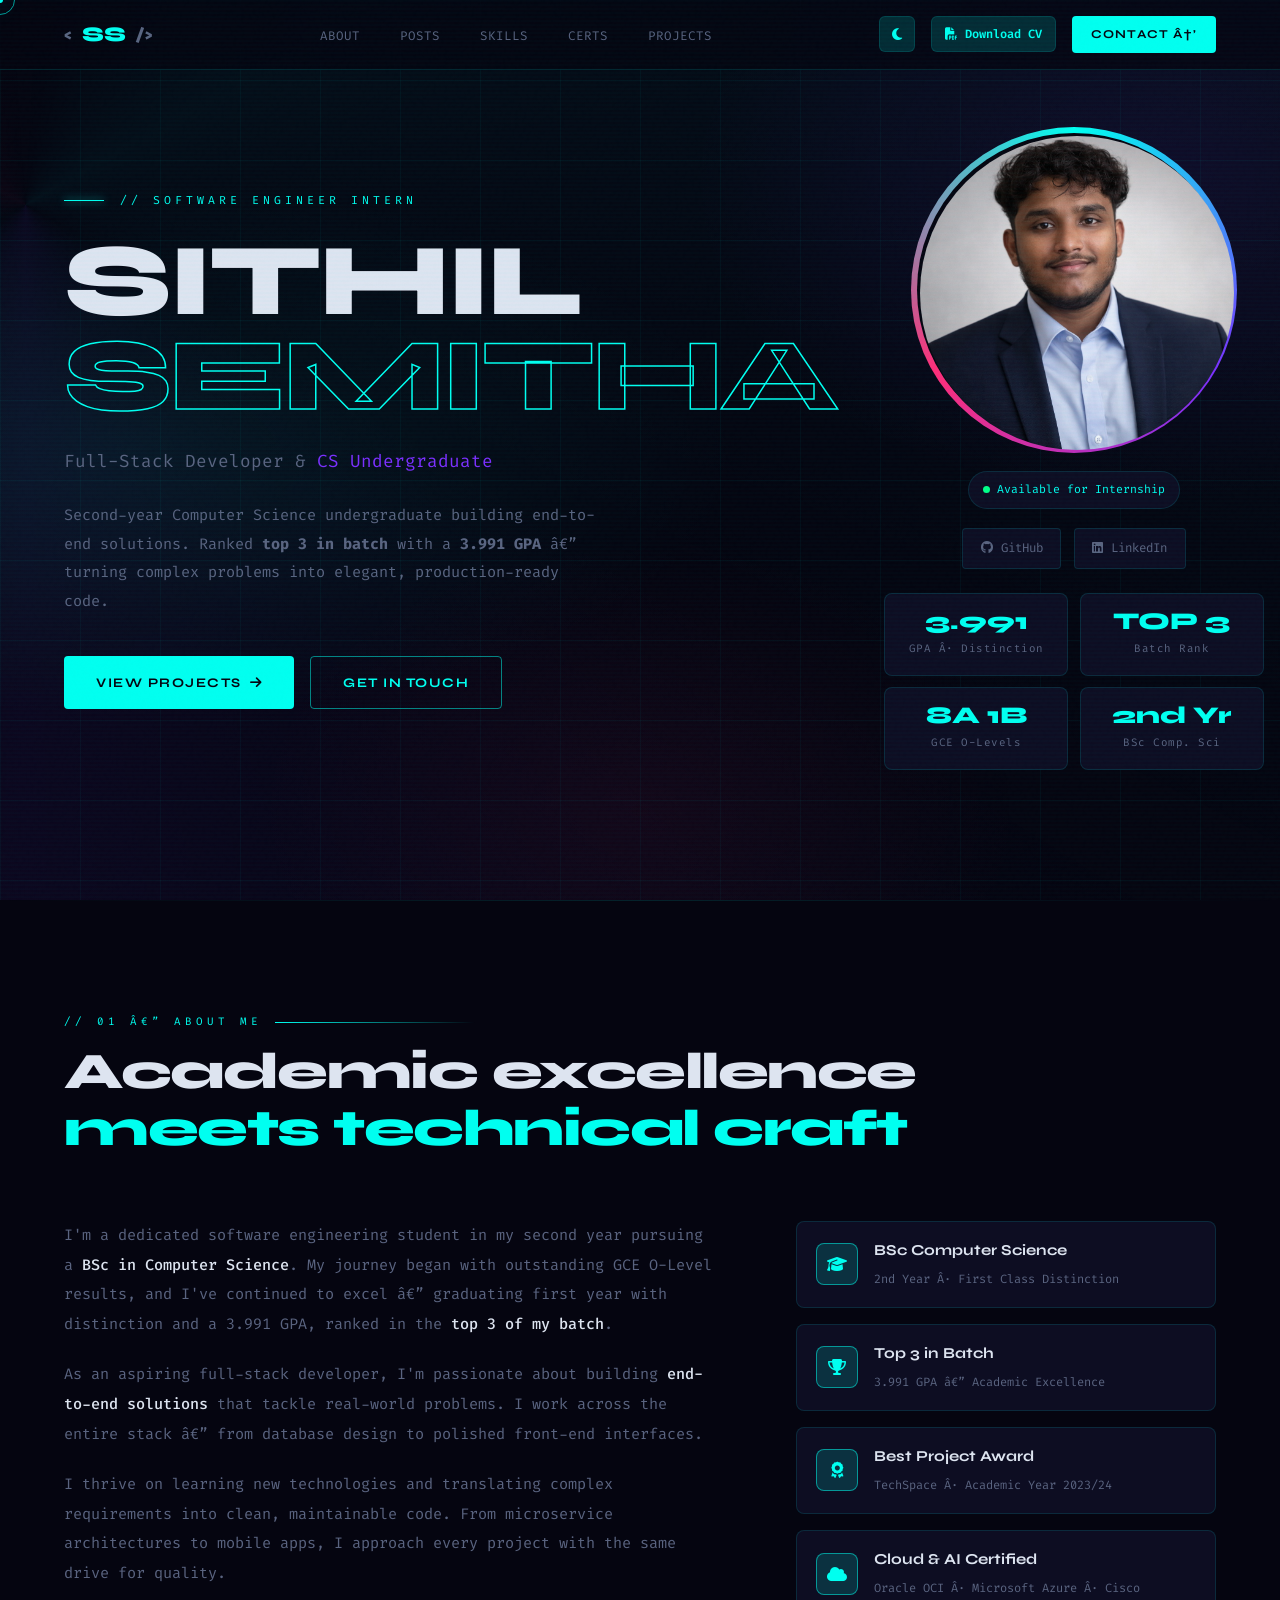
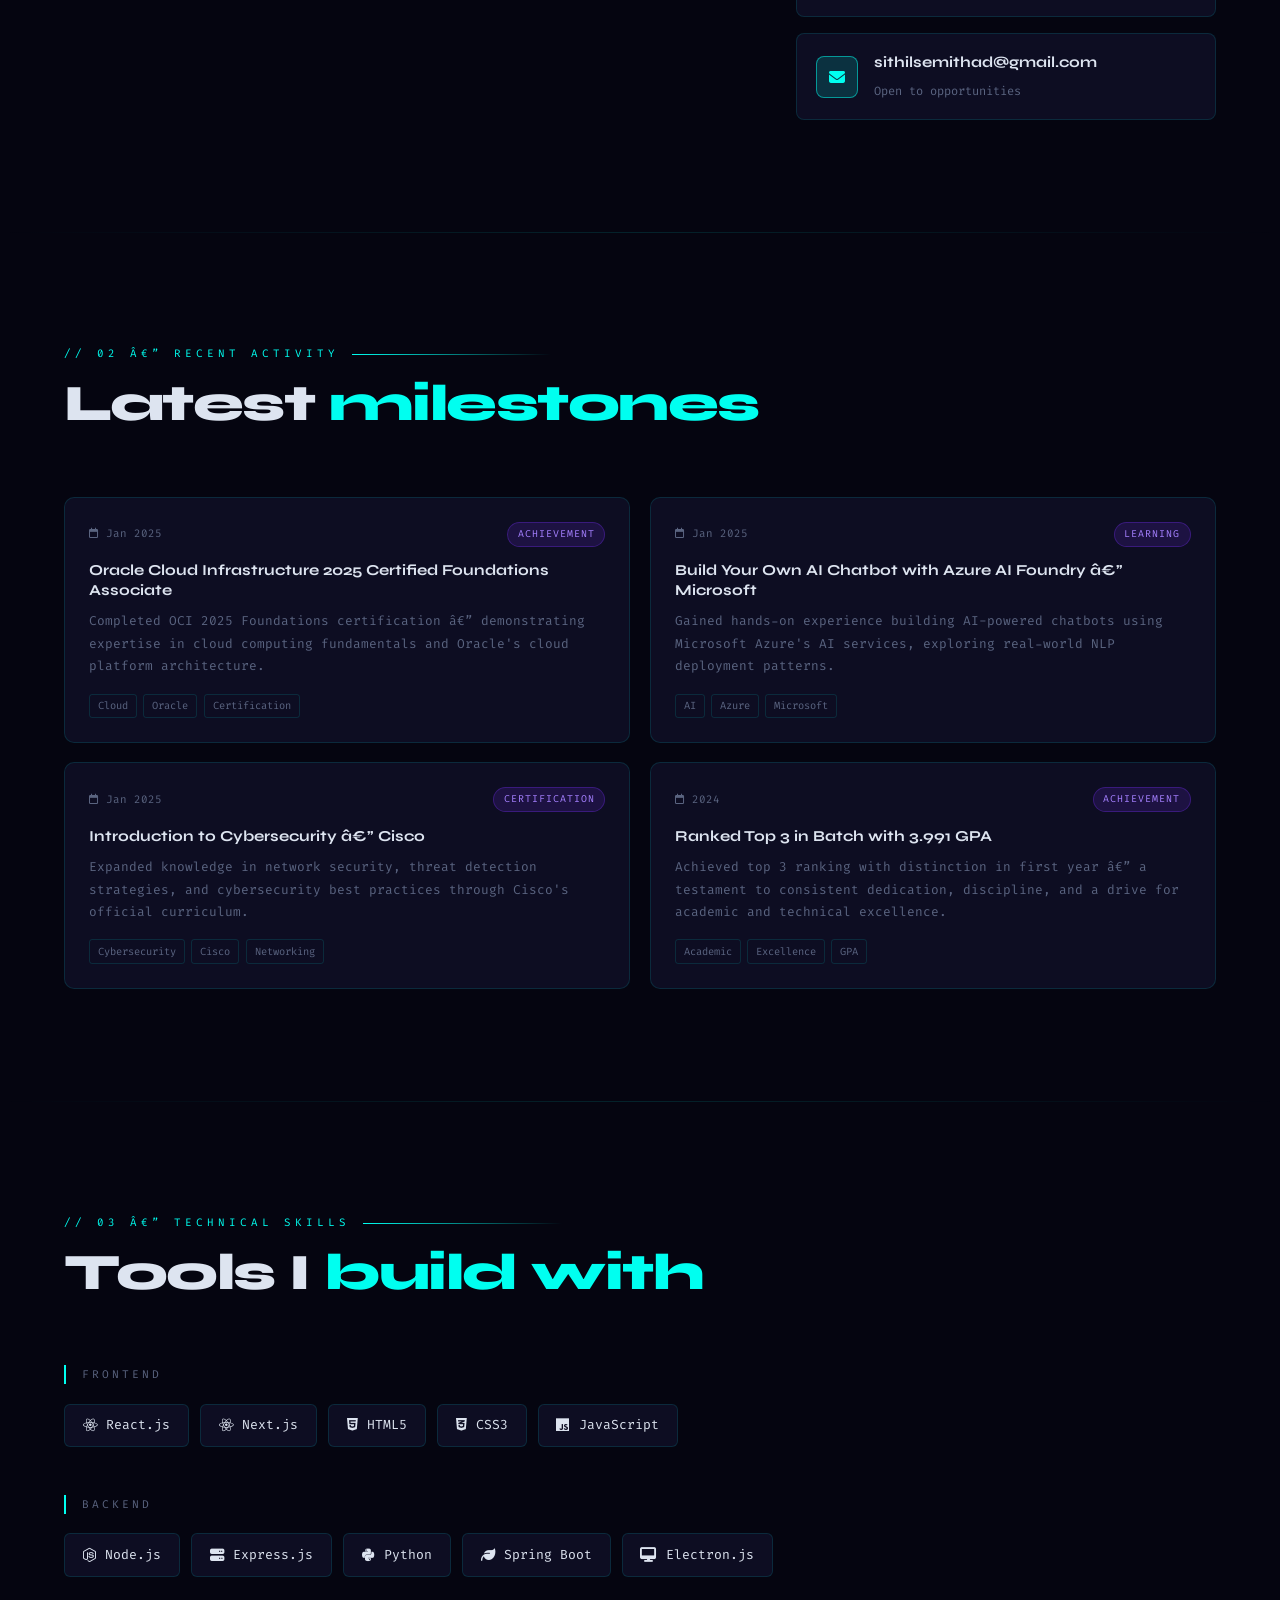
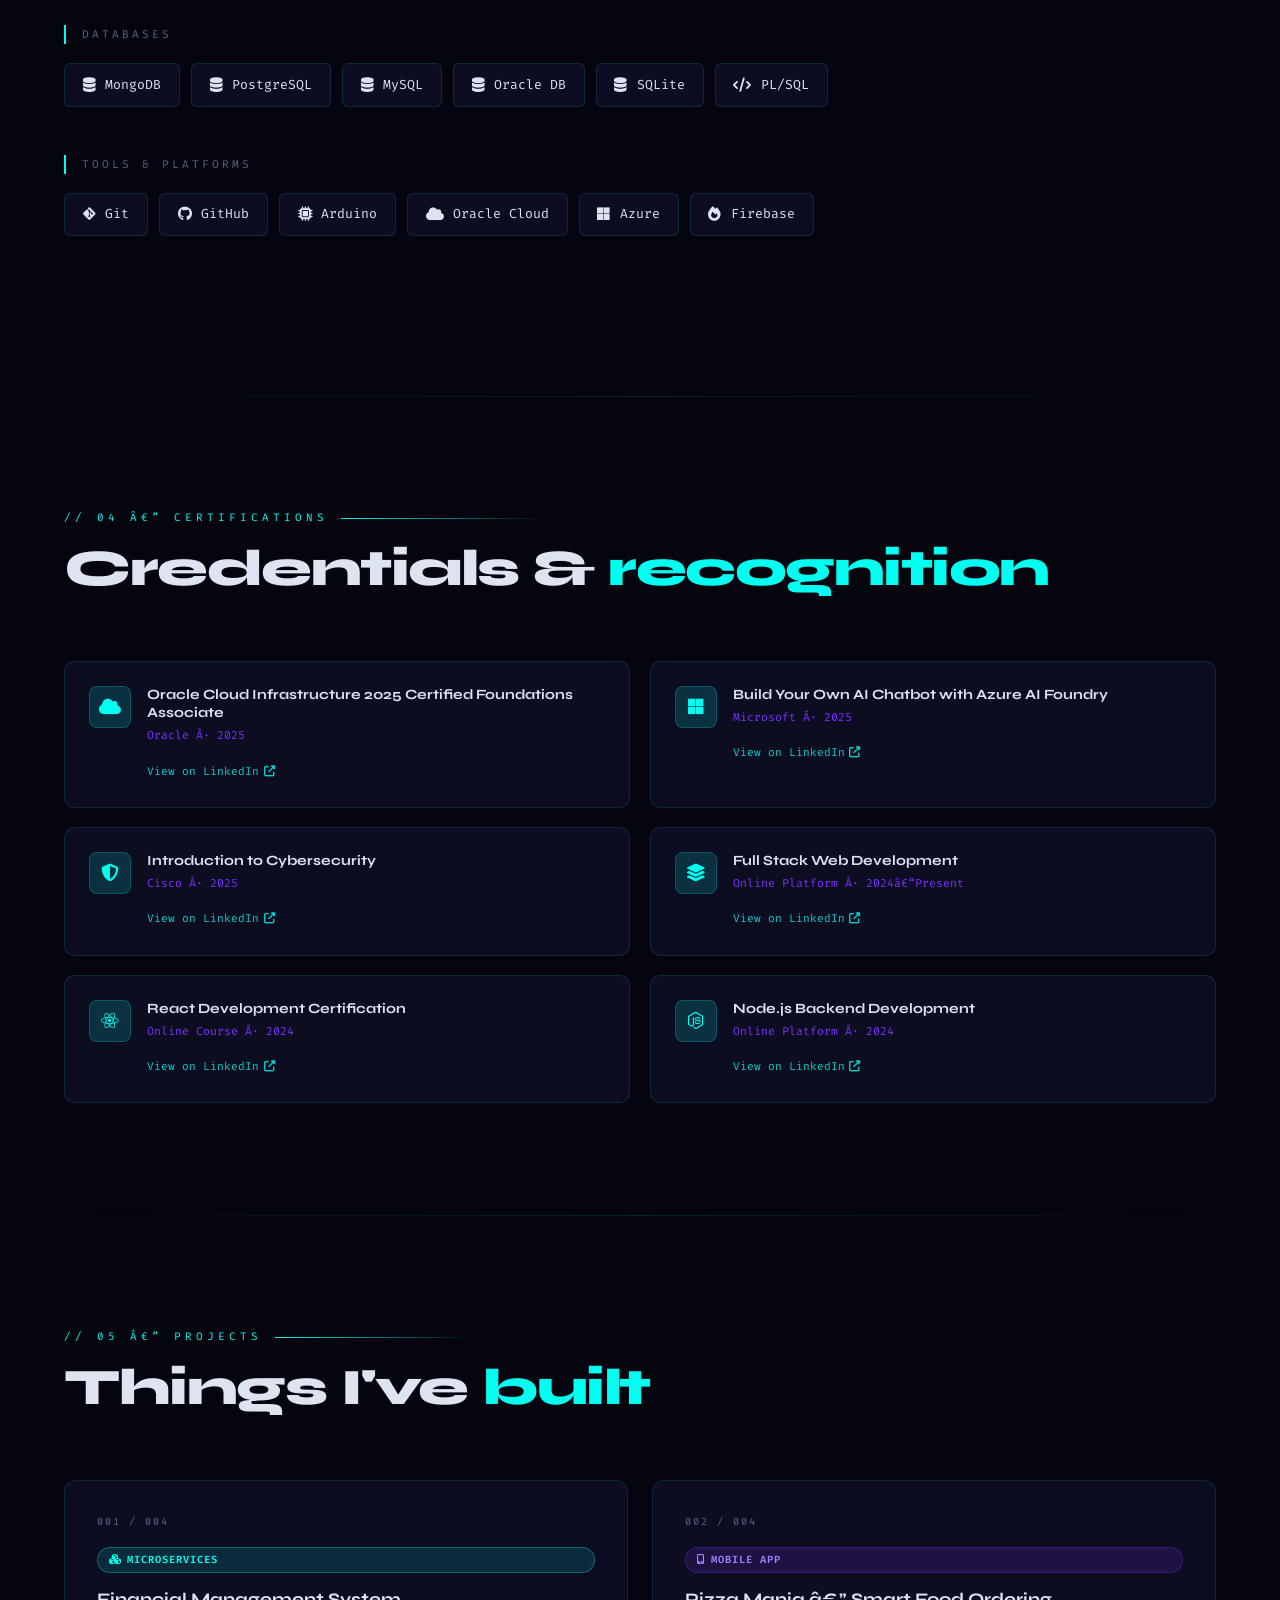
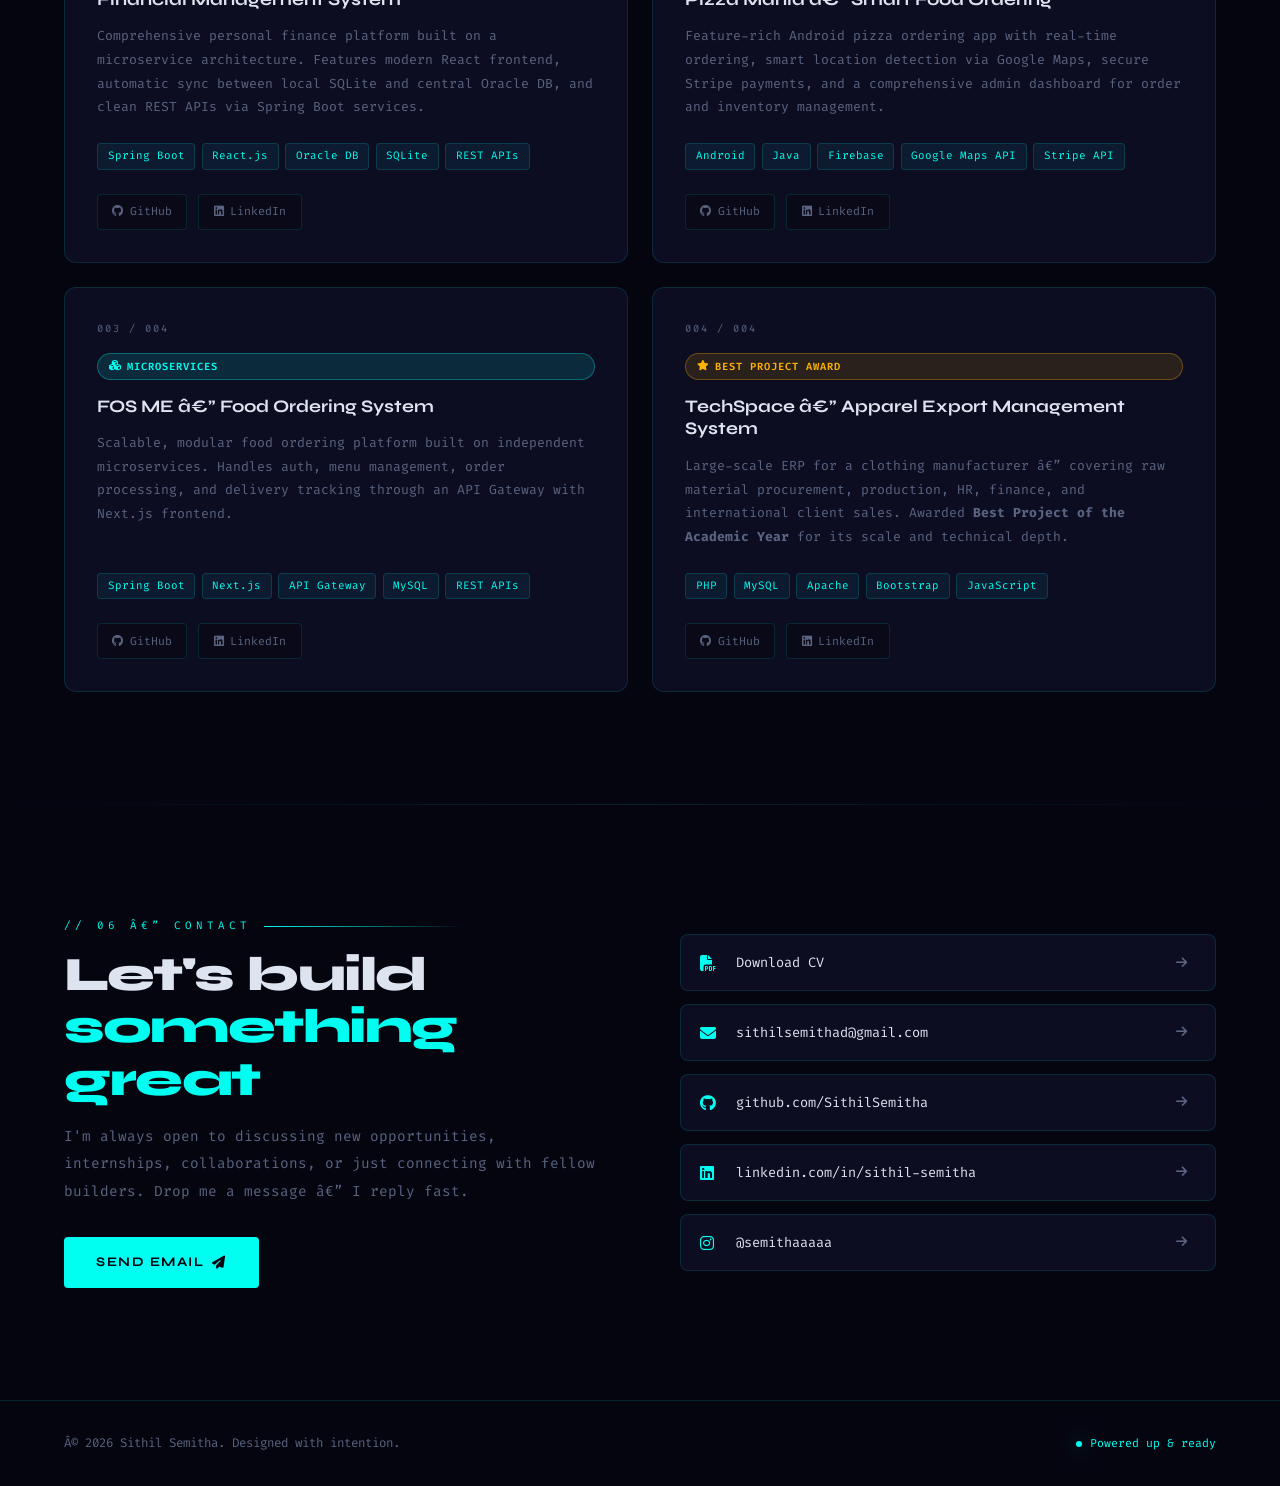
==== commit 082a91a6: "feat: Added Changed Drive Links" ====
--- a/legacy/index.html
+++ b/legacy/index.html
@@ -3,12 +3,12 @@
 <head>
     <meta charset="UTF-8">
     <meta name="viewport" content="width=device-width, initial-scale=1.0">
-    <title>Sithil Semitha — Software Engineer</title>
+    <title>Sithil Semitha â€” Software Engineer</title>
     <link rel="icon" type="image/svg+xml" href="data:image/svg+xml,%3Csvg xmlns='http://www.w3.org/2000/svg' viewBox='0 0 100 100'%3E%3Crect width='100' height='100' rx='12' fill='%23050510'/%3E%3Ctext x='50%25' y='62%25' text-anchor='middle' font-size='52' fill='%2300fff0' font-family='monospace'%3ESS%3C/text%3E%3C/svg%3E">
     <link href="https://fonts.googleapis.com/css2?family=Syne:wght@400;500;600;700;800&family=Fira+Code:wght@300;400;500;600&display=swap" rel="stylesheet">
     <link rel="stylesheet" href="https://cdnjs.cloudflare.com/ajax/libs/font-awesome/6.5.1/css/all.min.css">
     <style>
-        /* ── DESIGN TOKENS ── */
+        /* â”€â”€ DESIGN TOKENS â”€â”€ */
         :root {
             --ink: #050510;
             --surface: #090918;
@@ -43,7 +43,7 @@
             --muted: #6b7280;
         }
 
-        /* ── RESET ── */
+        /* â”€â”€ RESET â”€â”€ */
         *, *::before, *::after { margin:0; padding:0; box-sizing:border-box; }
         html { scroll-behavior:smooth; }
 
@@ -56,7 +56,7 @@
             cursor: none;
         }
 
-        /* ── CUSTOM CURSOR ── */
+        /* â”€â”€ CUSTOM CURSOR â”€â”€ */
         .cursor-dot {
             width: 6px; height: 6px;
             background: var(--volt);
@@ -87,7 +87,7 @@
             border-color: var(--spark);
         }
 
-        /* ── NOISE TEXTURE OVERLAY ── */
+        /* â”€â”€ NOISE TEXTURE OVERLAY â”€â”€ */
         body::before {
             content: '';
             position: fixed;
@@ -98,7 +98,7 @@
             opacity: 0.4;
         }
 
-        /* ── SCANLINE ── */
+        /* â”€â”€ SCANLINE â”€â”€ */
         body::after {
             content: '';
             position: fixed;
@@ -114,7 +114,7 @@
             z-index: 9998;
         }
 
-        /* ── ANIMATED BG ── */
+        /* â”€â”€ ANIMATED BG â”€â”€ */
         .bg-field {
             position: fixed;
             inset: 0;
@@ -162,7 +162,7 @@
             perspective: 800px;
         }
 
-        /* ── NAV ── */
+        /* â”€â”€ NAV â”€â”€ */
         nav {
             position: fixed;
             top: 0; width: 100%;
@@ -279,7 +279,7 @@
             transform: translateY(-1px);
         }
 
-        /* ── HERO ── */
+        /* â”€â”€ HERO â”€â”€ */
         .hero {
             min-height: 100vh;
             display: flex;
@@ -540,7 +540,7 @@
             to { opacity:1; transform:translateY(0); }
         }
 
-        /* ── SECTION WRAPPER ── */
+        /* â”€â”€ SECTION WRAPPER â”€â”€ */
         .section-wrap {
             padding: 7rem 5%;
             position: relative;
@@ -587,7 +587,7 @@
             z-index: 1;
         }
 
-        /* ── ABOUT ── */
+        /* â”€â”€ ABOUT â”€â”€ */
         .about-grid {
             display: grid;
             grid-template-columns: 1fr 420px;
@@ -648,7 +648,7 @@
             color: var(--muted);
         }
 
-        /* ── SKILLS ── */
+        /* â”€â”€ SKILLS â”€â”€ */
         .skills-group {
             margin-bottom: 3rem;
         }
@@ -696,7 +696,7 @@
         }
         .skill-pill i { font-size: 0.9rem; }
 
-        /* ── PROJECTS ── */
+        /* â”€â”€ PROJECTS â”€â”€ */
         .projects-grid {
             display: grid;
             grid-template-columns: repeat(2, 1fr);
@@ -806,7 +806,7 @@
             color: var(--volt);
         }
 
-        /* ── CERTS & POSTS ── */
+        /* â”€â”€ CERTS & POSTS â”€â”€ */
         .two-col {
             display: grid;
             grid-template-columns: 1fr 1fr;
@@ -918,7 +918,7 @@
             border-radius: 3px;
         }
 
-        /* ── CONTACT ── */
+        /* â”€â”€ CONTACT â”€â”€ */
         .contact-inner {
             display: grid;
             grid-template-columns: 1fr 1fr;
@@ -968,7 +968,7 @@
         .contact-link-item .arrow { margin-left: auto; color: var(--muted); font-size: 0.8rem; transition: color 0.2s; }
         .contact-link-item:hover .arrow { color: var(--volt); }
 
-        /* ── FOOTER ── */
+        /* â”€â”€ FOOTER â”€â”€ */
         footer {
             position: relative;
             z-index: 1;
@@ -995,7 +995,7 @@
             animation: pulse 2s infinite;
         }
 
-        /* ── FADE-IN REVEAL ── */
+        /* â”€â”€ FADE-IN REVEAL â”€â”€ */
         .reveal {
             opacity: 0;
             transform: translateY(28px);
@@ -1009,12 +1009,12 @@
         .reveal-delay-2 { transition-delay: 0.2s; }
         .reveal-delay-3 { transition-delay: 0.3s; }
 
-        /* ── SCROLLBAR ── */
+        /* â”€â”€ SCROLLBAR â”€â”€ */
         ::-webkit-scrollbar { width: 5px; }
         ::-webkit-scrollbar-track { background: var(--ink); }
         ::-webkit-scrollbar-thumb { background: var(--volt); border-radius: 3px; }
 
-        /* ── RESPONSIVE ── */
+        /* â”€â”€ RESPONSIVE â”€â”€ */
         @media (max-width: 1024px) {
             .hero-inner { grid-template-columns: 1fr; gap: 3rem; }
             .profile-card { order: -1; max-width: 360px; margin: 0 auto; }
@@ -1059,15 +1059,15 @@
             <button class="theme-btn" id="themeToggle" aria-label="Toggle theme">
                 <i class="fas fa-moon" id="themeIcon"></i>
             </button>
-            <a href="https://drive.google.com/file/d/153ME7PqdaAa3FITkp-ATv49hRbTHIeFZ/view?usp=sharing" target="_blank" class="nav-cv-btn" aria-label="View CV">
+            <a href="https://drive.google.com/file/d/1ls0TTTP1z27AsNgHDD1EcAv54W3tk1Ug/view?usp=sharing" target="_blank" class="nav-cv-btn" aria-label="View CV">
                 <i class="fas fa-file-pdf"></i>
                 <span>Download CV</span>
             </a>
-            <a href="#contact" class="hire-btn">Contact →</a>
+            <a href="#contact" class="hire-btn">Contact â†’</a>
         </div>
     </nav>
 
-    <!-- ── HERO ── -->
+    <!-- â”€â”€ HERO â”€â”€ -->
     <section class="hero" id="home">
         <div class="hero-inner">
             <div class="hero-left">
@@ -1081,7 +1081,7 @@
                 </p>
                 <p class="hero-desc">
                     Second-year Computer Science undergraduate building end-to-end solutions.
-                    Ranked <strong>top 3 in batch</strong> with a <strong>3.991 GPA</strong> —
+                    Ranked <strong>top 3 in batch</strong> with a <strong>3.991 GPA</strong> â€”
                     turning complex problems into elegant, production-ready code.
                 </p>
                 <div class="hero-cta">
@@ -1112,7 +1112,7 @@
                 <div class="stat-chips">
                     <div class="stat-chip">
                         <span class="stat-chip-val">3.991</span>
-                        <span class="stat-chip-lbl">GPA · Distinction</span>
+                        <span class="stat-chip-lbl">GPA Â· Distinction</span>
                     </div>
                     <div class="stat-chip">
                         <span class="stat-chip-val">TOP 3</span>
@@ -1133,16 +1133,16 @@
 
     <div class="section-divider"></div>
 
-    <!-- ── ABOUT ── -->
+    <!-- â”€â”€ ABOUT â”€â”€ -->
     <div class="section-wrap" id="about">
         <div class="section-head reveal">
-            <div class="section-eyebrow">// 01 — About Me</div>
+            <div class="section-eyebrow">// 01 â€” About Me</div>
             <h2 class="section-title">Academic excellence<br><span>meets technical craft</span></h2>
         </div>
         <div class="about-grid">
             <div class="about-text reveal">
-                <p>I'm a dedicated software engineering student in my second year pursuing a <strong>BSc in Computer Science</strong>. My journey began with outstanding GCE O-Level results, and I've continued to excel — graduating first year with distinction and a 3.991 GPA, ranked in the <strong>top 3 of my batch</strong>.</p>
-                <p>As an aspiring full-stack developer, I'm passionate about building <strong>end-to-end solutions</strong> that tackle real-world problems. I work across the entire stack — from database design to polished front-end interfaces.</p>
+                <p>I'm a dedicated software engineering student in my second year pursuing a <strong>BSc in Computer Science</strong>. My journey began with outstanding GCE O-Level results, and I've continued to excel â€” graduating first year with distinction and a 3.991 GPA, ranked in the <strong>top 3 of my batch</strong>.</p>
+                <p>As an aspiring full-stack developer, I'm passionate about building <strong>end-to-end solutions</strong> that tackle real-world problems. I work across the entire stack â€” from database design to polished front-end interfaces.</p>
                 <p>I thrive on learning new technologies and translating complex requirements into clean, maintainable code. From microservice architectures to mobile apps, I approach every project with the same drive for quality.</p>
             </div>
             <div class="about-highlights reveal reveal-delay-1">
@@ -1150,28 +1150,28 @@
                     <div class="highlight-icon"><i class="fas fa-graduation-cap"></i></div>
                     <div class="highlight-meta">
                         <strong>BSc Computer Science</strong>
-                        <span>2nd Year · First Class Distinction</span>
+                        <span>2nd Year Â· First Class Distinction</span>
                     </div>
                 </div>
                 <div class="highlight-item">
                     <div class="highlight-icon"><i class="fas fa-trophy"></i></div>
                     <div class="highlight-meta">
                         <strong>Top 3 in Batch</strong>
-                        <span>3.991 GPA — Academic Excellence</span>
+                        <span>3.991 GPA â€” Academic Excellence</span>
                     </div>
                 </div>
                 <div class="highlight-item">
                     <div class="highlight-icon"><i class="fas fa-award"></i></div>
                     <div class="highlight-meta">
                         <strong>Best Project Award</strong>
-                        <span>TechSpace · Academic Year 2023/24</span>
+                        <span>TechSpace Â· Academic Year 2023/24</span>
                     </div>
                 </div>
                 <div class="highlight-item">
                     <div class="highlight-icon"><i class="fas fa-cloud"></i></div>
                     <div class="highlight-meta">
                         <strong>Cloud & AI Certified</strong>
-                        <span>Oracle OCI · Microsoft Azure · Cisco</span>
+                        <span>Oracle OCI Â· Microsoft Azure Â· Cisco</span>
                     </div>
                 </div>
                 <div class="highlight-item">
@@ -1187,10 +1187,10 @@
 
     <div class="section-divider"></div>
 
-    <!-- ── POSTS ── -->
+    <!-- â”€â”€ POSTS â”€â”€ -->
     <div class="section-wrap" id="posts">
         <div class="section-head reveal">
-            <div class="section-eyebrow">// 02 — Recent Activity</div>
+            <div class="section-eyebrow">// 02 â€” Recent Activity</div>
             <h2 class="section-title">Latest <span>milestones</span></h2>
         </div>
         <div class="two-col">
@@ -1200,7 +1200,7 @@
                     <span class="post-cat">Achievement</span>
                 </div>
                 <h4>Oracle Cloud Infrastructure 2025 Certified Foundations Associate</h4>
-                <p>Completed OCI 2025 Foundations certification — demonstrating expertise in cloud computing fundamentals and Oracle's cloud platform architecture.</p>
+                <p>Completed OCI 2025 Foundations certification â€” demonstrating expertise in cloud computing fundamentals and Oracle's cloud platform architecture.</p>
                 <div class="post-tags">
                     <span class="post-tag">Cloud</span>
                     <span class="post-tag">Oracle</span>
@@ -1212,7 +1212,7 @@
                     <span class="post-date"><i class="far fa-calendar"></i> Jan 2025</span>
                     <span class="post-cat">Learning</span>
                 </div>
-                <h4>Build Your Own AI Chatbot with Azure AI Foundry — Microsoft</h4>
+                <h4>Build Your Own AI Chatbot with Azure AI Foundry â€” Microsoft</h4>
                 <p>Gained hands-on experience building AI-powered chatbots using Microsoft Azure's AI services, exploring real-world NLP deployment patterns.</p>
                 <div class="post-tags">
                     <span class="post-tag">AI</span>
@@ -1225,7 +1225,7 @@
                     <span class="post-date"><i class="far fa-calendar"></i> Jan 2025</span>
                     <span class="post-cat">Certification</span>
                 </div>
-                <h4>Introduction to Cybersecurity — Cisco</h4>
+                <h4>Introduction to Cybersecurity â€” Cisco</h4>
                 <p>Expanded knowledge in network security, threat detection strategies, and cybersecurity best practices through Cisco's official curriculum.</p>
                 <div class="post-tags">
                     <span class="post-tag">Cybersecurity</span>
@@ -1239,7 +1239,7 @@
                     <span class="post-cat">Achievement</span>
                 </div>
                 <h4>Ranked Top 3 in Batch with 3.991 GPA</h4>
-                <p>Achieved top 3 ranking with distinction in first year — a testament to consistent dedication, discipline, and a drive for academic and technical excellence.</p>
+                <p>Achieved top 3 ranking with distinction in first year â€” a testament to consistent dedication, discipline, and a drive for academic and technical excellence.</p>
                 <div class="post-tags">
                     <span class="post-tag">Academic</span>
                     <span class="post-tag">Excellence</span>
@@ -1251,10 +1251,10 @@
 
     <div class="section-divider"></div>
 
-    <!-- ── SKILLS ── -->
+    <!-- â”€â”€ SKILLS â”€â”€ -->
     <div class="section-wrap" id="skills">
         <div class="section-head reveal">
-            <div class="section-eyebrow">// 03 — Technical Skills</div>
+            <div class="section-eyebrow">// 03 â€” Technical Skills</div>
             <h2 class="section-title">Tools I <span>build with</span></h2>
         </div>
 
@@ -1307,10 +1307,10 @@
 
     <div class="section-divider"></div>
 
-    <!-- ── CERTIFICATIONS ── -->
+    <!-- â”€â”€ CERTIFICATIONS â”€â”€ -->
     <div class="section-wrap" id="certifications">
         <div class="section-head reveal">
-            <div class="section-eyebrow">// 04 — Certifications</div>
+            <div class="section-eyebrow">// 04 â€” Certifications</div>
             <h2 class="section-title">Credentials &amp; <span>recognition</span></h2>
         </div>
         <div class="two-col">
@@ -1318,7 +1318,7 @@
                 <div class="cert-icon-wrap"><i class="fas fa-cloud"></i></div>
                 <div class="cert-body">
                     <strong>Oracle Cloud Infrastructure 2025 Certified Foundations Associate</strong>
-                    <div class="cert-org">Oracle · 2025</div>
+                    <div class="cert-org">Oracle Â· 2025</div>
                     <a href="https://www.linkedin.com/in/sithil-semitha/" target="_blank">View on LinkedIn <i class="fas fa-external-link-alt"></i></a>
                 </div>
             </div>
@@ -1326,7 +1326,7 @@
                 <div class="cert-icon-wrap"><i class="fab fa-microsoft"></i></div>
                 <div class="cert-body">
                     <strong>Build Your Own AI Chatbot with Azure AI Foundry</strong>
-                    <div class="cert-org">Microsoft · 2025</div>
+                    <div class="cert-org">Microsoft Â· 2025</div>
                     <a href="https://www.linkedin.com/in/sithil-semitha/" target="_blank">View on LinkedIn <i class="fas fa-external-link-alt"></i></a>
                 </div>
             </div>
@@ -1334,7 +1334,7 @@
                 <div class="cert-icon-wrap"><i class="fas fa-shield-alt"></i></div>
                 <div class="cert-body">
                     <strong>Introduction to Cybersecurity</strong>
-                    <div class="cert-org">Cisco · 2025</div>
+                    <div class="cert-org">Cisco Â· 2025</div>
                     <a href="https://www.linkedin.com/in/sithil-semitha/" target="_blank">View on LinkedIn <i class="fas fa-external-link-alt"></i></a>
                 </div>
             </div>
@@ -1342,7 +1342,7 @@
                 <div class="cert-icon-wrap"><i class="fas fa-layer-group"></i></div>
                 <div class="cert-body">
                     <strong>Full Stack Web Development</strong>
-                    <div class="cert-org">Online Platform · 2024–Present</div>
+                    <div class="cert-org">Online Platform Â· 2024â€“Present</div>
                     <a href="https://www.linkedin.com/in/sithil-semitha/" target="_blank">View on LinkedIn <i class="fas fa-external-link-alt"></i></a>
                 </div>
             </div>
@@ -1350,7 +1350,7 @@
                 <div class="cert-icon-wrap"><i class="fab fa-react"></i></div>
                 <div class="cert-body">
                     <strong>React Development Certification</strong>
-                    <div class="cert-org">Online Course · 2024</div>
+                    <div class="cert-org">Online Course Â· 2024</div>
                     <a href="https://www.linkedin.com/in/sithil-semitha/" target="_blank">View on LinkedIn <i class="fas fa-external-link-alt"></i></a>
                 </div>
             </div>
@@ -1358,7 +1358,7 @@
                 <div class="cert-icon-wrap"><i class="fab fa-node-js"></i></div>
                 <div class="cert-body">
                     <strong>Node.js Backend Development</strong>
-                    <div class="cert-org">Online Platform · 2024</div>
+                    <div class="cert-org">Online Platform Â· 2024</div>
                     <a href="https://www.linkedin.com/in/sithil-semitha/" target="_blank">View on LinkedIn <i class="fas fa-external-link-alt"></i></a>
                 </div>
             </div>
@@ -1367,10 +1367,10 @@
 
     <div class="section-divider"></div>
 
-    <!-- ── PROJECTS ── -->
+    <!-- â”€â”€ PROJECTS â”€â”€ -->
     <div class="section-wrap" id="projects">
         <div class="section-head reveal">
-            <div class="section-eyebrow">// 05 — Projects</div>
+            <div class="section-eyebrow">// 05 â€” Projects</div>
             <h2 class="section-title">Things I've <span>built</span></h2>
         </div>
         <div class="projects-grid">
@@ -1400,7 +1400,7 @@
             <div class="project-card reveal reveal-delay-1">
                 <div class="project-number">002 / 004</div>
                 <span class="project-tag tag-mobile"><i class="fas fa-mobile-alt"></i> Mobile App</span>
-                <h3>Pizza Mania — Smart Food Ordering</h3>
+                <h3>Pizza Mania â€” Smart Food Ordering</h3>
                 <p>Feature-rich Android pizza ordering app with real-time ordering, smart location detection via Google Maps, secure Stripe payments, and a comprehensive admin dashboard for order and inventory management.</p>
                 <div class="tech-row">
                     <span class="tech-chip">Android</span>
@@ -1422,7 +1422,7 @@
             <div class="project-card reveal">
                 <div class="project-number">003 / 004</div>
                 <span class="project-tag tag-micro"><i class="fas fa-cubes"></i> Microservices</span>
-                <h3>FOS ME — Food Ordering System</h3>
+                <h3>FOS ME â€” Food Ordering System</h3>
                 <p>Scalable, modular food ordering platform built on independent microservices. Handles auth, menu management, order processing, and delivery tracking through an API Gateway with Next.js frontend.</p>
                 <div class="tech-row">
                     <span class="tech-chip">Spring Boot</span>
@@ -1444,8 +1444,8 @@
             <div class="project-card reveal reveal-delay-1">
                 <div class="project-number">004 / 004</div>
                 <span class="project-tag tag-featured"><i class="fas fa-star"></i> Best Project Award</span>
-                <h3>TechSpace — Apparel Export Management System</h3>
-                <p>Large-scale ERP for a clothing manufacturer — covering raw material procurement, production, HR, finance, and international client sales. Awarded <strong>Best Project of the Academic Year</strong> for its scale and technical depth.</p>
+                <h3>TechSpace â€” Apparel Export Management System</h3>
+                <p>Large-scale ERP for a clothing manufacturer â€” covering raw material procurement, production, HR, finance, and international client sales. Awarded <strong>Best Project of the Academic Year</strong> for its scale and technical depth.</p>
                 <div class="tech-row">
                     <span class="tech-chip">PHP</span>
                     <span class="tech-chip">MySQL</span>
@@ -1468,19 +1468,19 @@
 
     <div class="section-divider"></div>
 
-    <!-- ── CONTACT ── -->
+    <!-- â”€â”€ CONTACT â”€â”€ -->
     <div class="section-wrap" id="contact">
         <div class="contact-inner">
             <div class="contact-text reveal">
-                <div class="section-eyebrow">// 06 — Contact</div>
+                <div class="section-eyebrow">// 06 â€” Contact</div>
                 <h2>Let's build<br><span>something great</span></h2>
-                <p>I'm always open to discussing new opportunities, internships, collaborations, or just connecting with fellow builders. Drop me a message — I reply fast.</p>
+                <p>I'm always open to discussing new opportunities, internships, collaborations, or just connecting with fellow builders. Drop me a message â€” I reply fast.</p>
                 <a href="mailto:sithilsemithad@gmail.com" class="btn-volt filled" style="display:inline-flex; width: fit-content;">
                     Send Email <i class="fas fa-paper-plane"></i>
                 </a>
             </div>
             <div class="contact-links reveal reveal-delay-1">
-                <a href="https://drive.google.com/file/d/1cw33L8wD7ilVOyOfU1Ku9ABpu2unPpqk/view?usp=sharing" target="_blank" class="contact-link-item">
+                <a href="https://drive.google.com/file/d/1ls0TTTP1z27AsNgHDD1EcAv54W3tk1Ug/view?usp=sharing" target="_blank" class="contact-link-item">
                     <i class="fas fa-file-pdf"></i>
                     <span>Download CV</span>
                     <i class="fas fa-arrow-right arrow"></i>
@@ -1510,12 +1510,12 @@
     </div>
 
     <footer>
-        <p>© 2026 Sithil Semitha. Designed with intention.</p>
+        <p>Â© 2026 Sithil Semitha. Designed with intention.</p>
         <div class="footer-volt">Powered up &amp; ready</div>
     </footer>
 
     <script>
-        /* ── CURSOR ── */
+        /* â”€â”€ CURSOR â”€â”€ */
         const dot = document.getElementById('cursorDot');
         const ring = document.getElementById('cursorRing');
         let mouseX = 0, mouseY = 0, ringX = 0, ringY = 0;
@@ -1540,7 +1540,7 @@
             el.addEventListener('mouseleave', () => ring.classList.remove('hovered'));
         });
 
-        /* ── SCROLL REVEAL ── */
+        /* â”€â”€ SCROLL REVEAL â”€â”€ */
         const observer = new IntersectionObserver(entries => {
             entries.forEach(e => {
                 if (e.isIntersecting) {
@@ -1552,7 +1552,7 @@
 
         document.querySelectorAll('.reveal').forEach(el => observer.observe(el));
 
-        /* ── NAV ACTIVE ── */
+        /* â”€â”€ NAV ACTIVE â”€â”€ */
         window.addEventListener('scroll', () => {
             const sections = document.querySelectorAll('[id]');
             const navLinks = document.querySelectorAll('.nav-links a');
@@ -1566,7 +1566,7 @@
             });
         });
 
-        /* ── SMOOTH SCROLL ── */
+        /* â”€â”€ SMOOTH SCROLL â”€â”€ */
         document.querySelectorAll('a[href^="#"]').forEach(a => {
             a.addEventListener('click', e => {
                 const target = document.querySelector(a.getAttribute('href'));
@@ -1574,7 +1574,7 @@
             });
         });
 
-        /* ── THEME TOGGLE ── */
+        /* â”€â”€ THEME TOGGLE â”€â”€ */
         const html = document.documentElement;
         const toggle = document.getElementById('themeToggle');
         const icon   = document.getElementById('themeIcon');
